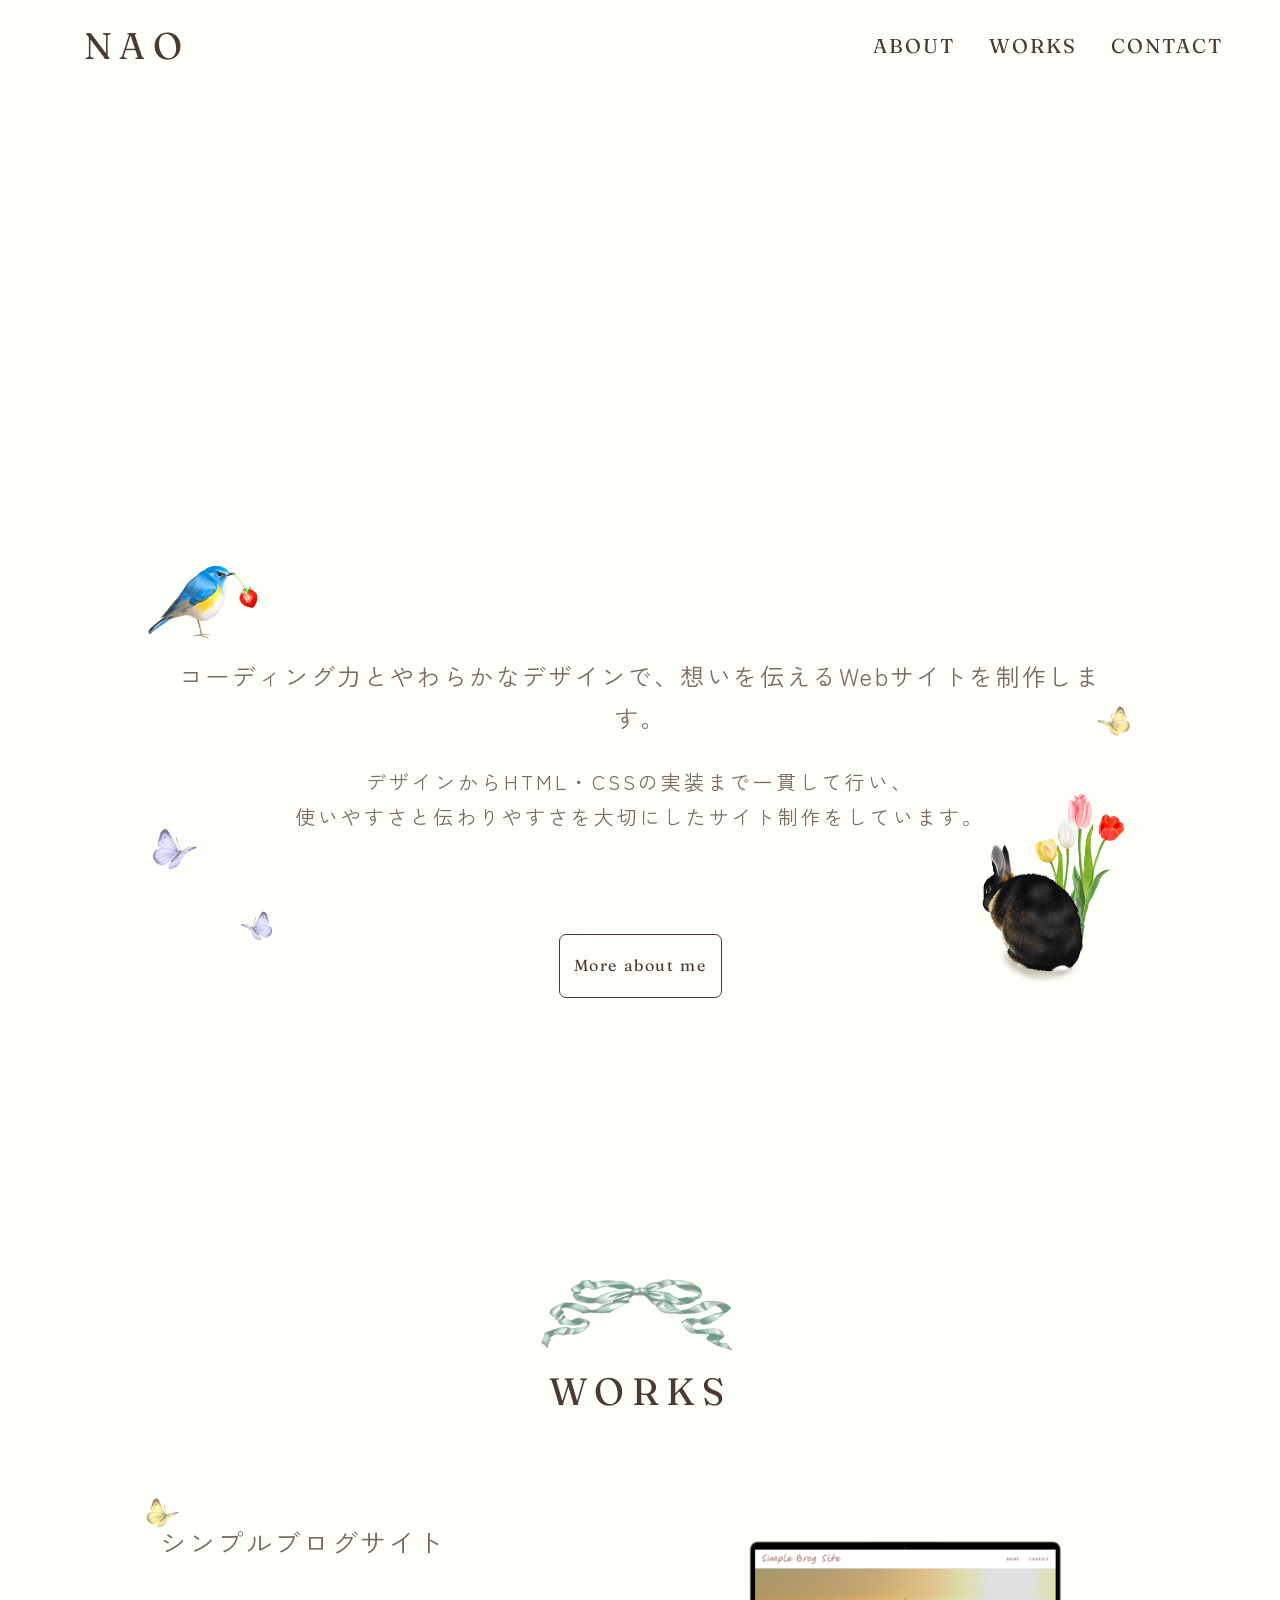
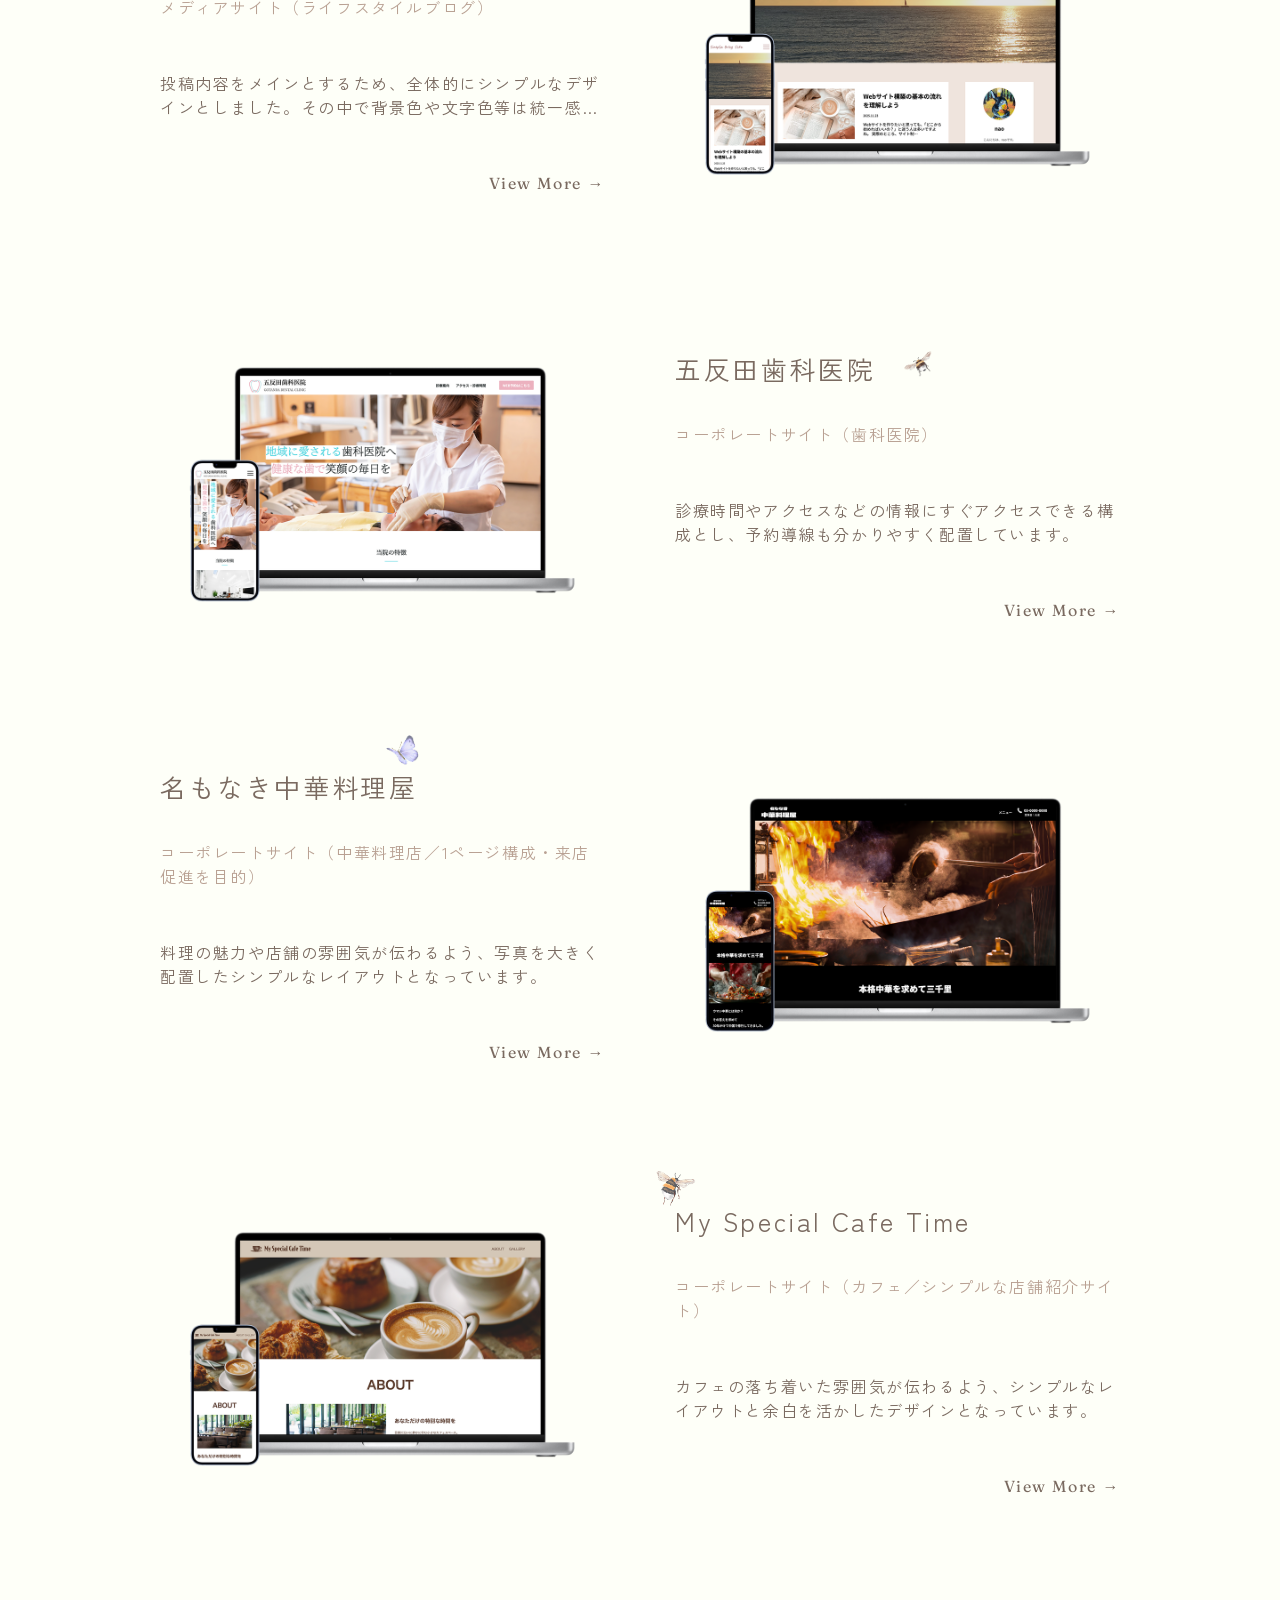
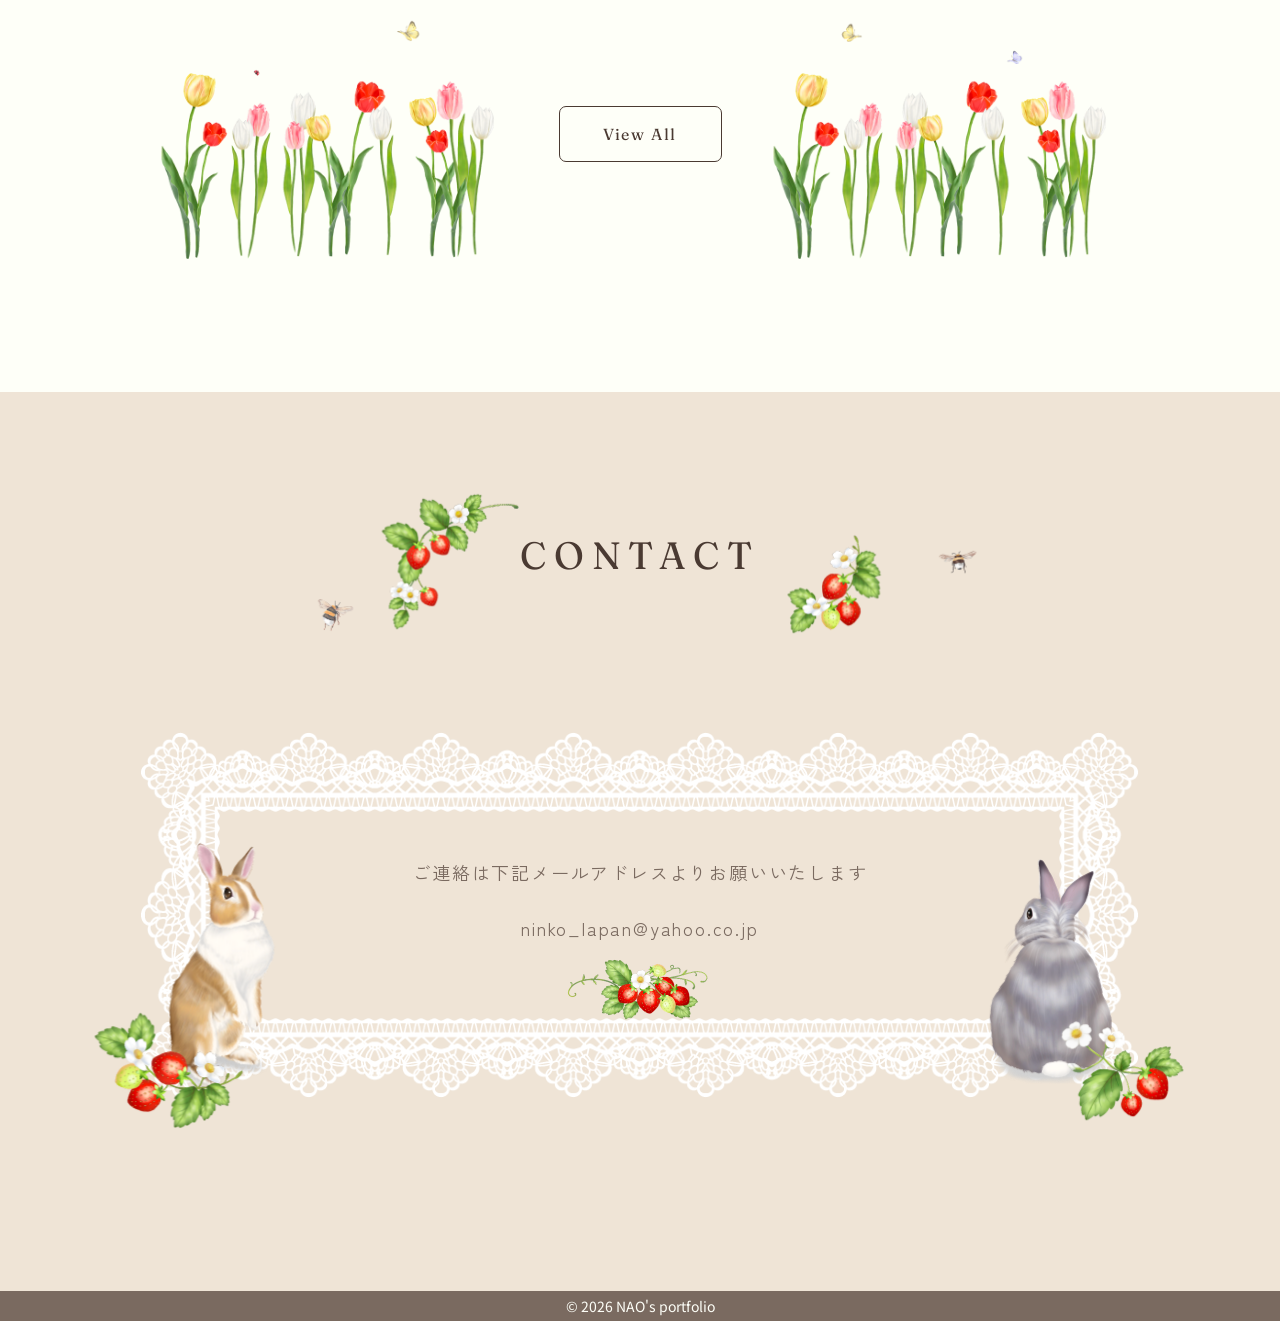
==== index.html @ c6a1bbfc "first commit" ====
<!DOCTYPE html>
<html lang="ja">
<head>
    <meta charset="UTF-8">
    <meta name="viewport" content="width=device-width, initial-scale=1.0">
    <title>NAO's portfolio</title>
    <meta name="description" content="NAOのポートフォリオサイト。UIデザインからコーディングまで一貫して制作したWebサイトを掲載しています。">
    <meta property="og:title" content="NAO's portfolio">
    <meta property="og:description" content="シンプルで心地よいデザインと、丁寧なコーディングで作るWebサイト。">
    <meta property="og:image" content="https://nao523.github.io/nao-portfolio/img/OGP.png">
    <meta property="og:url" content="https://nao523.github.io/nao-portfolio/">
    <meta property="og:type" content="website">
    <meta property="og:site_name" content="NAO's portfolio">
    <meta name="twitter:card" content="summary_large_image">
    <link rel="icon" href="img/favicon.ico">
    <link rel="icon" href="img/favicon.png" type="image/png">
    <link rel="stylesheet" href="css/reset.css" />
    <link rel="stylesheet" href="css/style.css">
    <link rel="preconnect" href="https://fonts.googleapis.com">
    <link rel="preconnect" href="https://fonts.gstatic.com" crossorigin>
    <link href="https://fonts.googleapis.com/css2?family=Fraunces:ital,opsz,wght@0,9..144,100..900;1,9..144,100..900&family=Zen+Kaku+Gothic+New&family=Noto+Sans+JP:wght@100..900&display=swap" rel="stylesheet">
</head>
<body>
  <div id="loading">
    <figure class="loading_figure">
      <video 
        src="video/loading.mp4"
        autoplay
        muted
        playsinline
        loop
        preload="metadata"
      ></video>
    </figure>
  </div>
  <header>
    <div class="header">
      <div class="header_logo">
        <a href="./">NAO</a>
      </div>
      <button type="button" class="hamburger" aria-controls="global-nav" aria-expanded="false" aria-label="メニューを開く">
        <span class="visually-hidden">メニューを開く</span>
        <span class="line line1"></span>
        <span class="line line2"></span>
        <span class="line line3"></span>
      </button>
      <nav class="header_nav" id="global-nav">
        <div class="nav_images">
          <img src="img/nav1.png" alt="ネモフィラとミツバチ" class="nav_image nav_image1">
          <img src="img/nav2.png" alt="ネモフィラとルリビタキ" class="nav_image nav_image2">
        </div>
        <ul class="header_nav_list">
          <li class="header_nav_item"><a href="about/index.html">ABOUT</a></li>
          <li class="header_nav_item"><a href="works/index.html">WORKS</a></li>
          <li class="header_nav_item"><a href="#contact">CONTACT</a></li>
        </ul>
      </nav>
    </div>
  </header>
  <main>
    <section class="main_visual">
      <h1 class="mv_text">Welcome to My Portfolio</h1>
      <figure class="main_visual_figure">
        <video id="mv" muted playsinline>
          <source src="video/mv.mp4" type="video/mp4">
        </video>
      </figure>
    </section>
    <section class="about_site">
      <h2 class="visually-hidden">
        about this site
      </h2>
      <div class="about_site_images">
        <img src="img/about_site1.png" alt="いちごを咥えたルリビタキ" class="about_site_image about_site_image1 fade-in">
        <img src="img/about_site2.png" alt="蝶" class="about_site_image about_site_image2 fade-in">
        <img src="img/about_site3.png" alt="蝶" class="about_site_image about_site_image3 fade-in">
        <img src="img/about_site4.png" alt="チューリップと黒いうさぎ" class="about_site_image about_site_image4 fade-in">
      </div>
      <p class="about_site_title fade-in">コーディング力とやわらかなデザインで、想いを伝えるWebサイトを制作します。</p>
      <p class="about_site_text fade-in">
        デザインからHTML・CSSの実装まで一貫して行い、<br>
        使いやすさと伝わりやすさを大切にしたサイト制作をしています。
      </p>
      <a href="about/index.html" class="btn">More about me</a>
    </section>
    <section class="works">
      <h2 class="heading">WORKS</h2>
      <div class="works_list">
        <a href="works/simple-blog-site/index.html">
          <div class="work_item_wrapper">
            <div class="work_item">
              <h3 class="works_item_title title1">シンプルブログサイト</h3>
              <p class="works_item_type">メディアサイト（ライフスタイルブログ）</p>
              <p class="works_item_description">投稿内容をメインとするため、全体的にシンプルなデザインとしました。その中で背景色や文字色等は統一感を持たせるために設定しています。</p>
              <p class="work_item_link">View More →</p>
            </div>
            <figure class="works_item_image">
              <img src="img/work_item1.png" alt="シンプルなブログサイトのトップページデザイン">
            </figure>
          </div>
        </a>
        <a href="works/gotanda-dental-clinic/index.html">
          <div class="work_item_wrapper">
            <div class="work_item">
              <h3 class="works_item_title title2">五反田歯科医院</h3>
              <p class="works_item_type">コーポレートサイト（歯科医院）</p>
              <p class="works_item_description">診療時間やアクセスなどの情報にすぐアクセスできる構成とし、予約導線も分かりやすく配置しています。</p>
              <p class="work_item_link">View More →</p>
            </div>
            <figure class="works_item_image">
              <img src="img/work_item2.png" alt="五反田歯科医院のトップページデザイン">
            </figure>
          </div>
        </a>
        <a href="works/nameless-chinese-restaurant/index.html">
          <div class="work_item_wrapper">
            <div class="work_item">
              <h3 class="works_item_title title3">名もなき中華料理屋</h3>
              <p class="works_item_type">コーポレートサイト（中華料理店／1ページ構成・来店促進を目的）</p>
              <p class="works_item_description">料理の魅力や店舗の雰囲気が伝わるよう、写真を大きく配置したシンプルなレイアウトとなっています。</p>
              <p class="work_item_link">View More →</p>
            </div>
            <figure class="works_item_image">
              <img src="img/work_item3.png" alt="名もなき中華料理屋のトップページデザイン">
            </figure>
          </div>
        </a>
        <a href="works/my-special-cafe-time/index.html">
          <div class="work_item_wrapper">
            <div class="work_item">
              <h3 class="works_item_title title4">My Special Cafe Time</h3>
              <p class="works_item_type">コーポレートサイト（カフェ／シンプルな店舗紹介サイト）</p>
              <p class="works_item_description">カフェの落ち着いた雰囲気が伝わるよう、シンプルなレイアウトと余白を活かしたデザインとなっています。</p>
              <p class="work_item_link">View More →</p>
            </div>
            <figure class="works_item_image">
              <img src="img/work_item4.png" alt="My Special Cafe Timeのトップページデザイン">
            </figure>
          </div>
        </a>
      </div>
      <a href="works/index.html" class="btn btn--with-icon">
        <span class="btn_inner">View All</span>
      </a>
    </section>
    <section class="contact" id="contact">
      <h2 class="heading heading--contact">CONTACT</h2>
      <div class="contact_box">
        <p class="contact_text">ご連絡は下記メールアドレスより<br>お願いいたします</p>
        <p class="contact_mail">
          <a href="mailto:ninko_lapan@yahoo.co.jp">ninko_lapan@yahoo.co.jp</a>
        </p>
        <img src="img/contact2.png" alt="いちごと茶色のうさぎ" class="contact_image_left fade-in">
        <img src="img/contact3.png" alt="いちごと灰色のうさぎ" class="contact_image_right fade-in">
        <img src="img/contact_sp2.png" alt="いちごと茶色のうさぎ" class="contact_image_sp_left fade-in">
        <img src="img/contact_sp3.png" alt="いちごと灰色のうさぎ" class="contact_image_sp_right fade-in">
      </div>
    </section>
  </main>
  <a href="#" class="to_top">
    <img src="img/top.png" alt="TOPへ戻る">
  </a>
  <footer class="footer">
    <p class="footer_text">© 2026 NAO's portfolio</p>
  </footer>
  <script src="js/main.js" defer></script>
</body>
</html>
---- css/style.css ----
@charset "UTF-8";

/* 共通 */
html {
  scroll-behavior: smooth;
}

body {
  font-family: 'Zen Kaku Gothic New', sans-serif;
  text-align: center;
  background-color: #fefff8;
  color: #000000;
}

#loading {
  position: fixed;
  inset: 0;
  background: #fefff8;
  z-index: 9999;
  display: flex;
  justify-content: center;
  align-items: center;
  transition: opacity 0.6s ease;
}

#loading.is-hidden {
  opacity: 0;
  pointer-events: none;
}

.loading_figure video {
  width: 100%;
  height: auto;
  display: block;
}

a {
  text-decoration: none;
  color: inherit;
}

.visually-hidden {
  position: absolute;
  width: 1px;
  height: 1px;
  padding: 0;
  overflow: hidden;
  clip: rect(1px, 1px, 1px, 1px);
  -webkit-clip-path: inset(0px 0px 99.9% 99.9%);
  clip-path: inset(0px 0px 99.9% 99.9%);
  border: 0;
}

header {
  width: 100%;
  color: #4A3A32;
  font-family: 'Fraunces', serif;
}

.header_logo {
  letter-spacing: 0.2em;
  font-weight: 400;
  margin-right: auto;
  display: block;
  opacity: 0;
  transform: translateY(10px);
  animation: fadeInNav 1.5s ease forwards;
}

.header_nav  {
  margin-right: 57px;
  opacity: 0;
  transform: translateY(10px);
  animation: fadeInNav 1.5s ease forwards;
}

@keyframes fadeInNav {
  to {
    opacity: 1;
    transform: translateY(0);
  }
}

.to_top {
  position: fixed;
  right: 5px;
  bottom: 20px;
  opacity: 0;
  transform: translateY(20px);
  pointer-events: none;
  transition: opacity 0.3s ease, transform 0.3s ease;
}

.to_top.is-show {
  opacity: 1;
  transform: translateY(0);
  pointer-events: auto;
}

@keyframes floatUpDown {
  0%, 100% { transform: translateY(0); }
  50%       { transform: translateY(-12px); }
}

.to_top.is-show {
  animation: floatUpDown 2.5s ease-in-out infinite;
}

.footer {
  background-color: #7A6A60;
  height: 30px;
  display: flex;
  align-items: center;
  justify-content: center;
  color: #fefff8;
  font-family: 'Noto Sans JP', sans-serif;
  font-size: 14px;
}

.main_visual {
  display: flex;
  flex-direction: column-reverse;
}

.main_visual_figure {
  margin: 0 auto;
  position: relative;
  overflow: hidden;
}

.main_visual_figure video {
  width: 100%;
  height: auto;
  opacity: 0;
  animation: fadeInZoom 2s ease 0.3s forwards;
  display: block;
}

@keyframes fadeInZoom {
  0% {
    opacity: 0;
    transform: scale(1.01);
  }
  60% {
    opacity: 0.6;
  }
  100% {
    opacity: 1;
    transform: scale(1);
  }
}

.fade-in {
  opacity: 0;
  transform: translateY(20px);
  transition: 
    opacity 0.8s ease,
    transform 0.8s ease;
}

.fade-in.is-show {
  opacity: 1;
  transform: translateY(0);
}

.mv_text {
  width: 100%;
  text-align: center;
  color: #7A6A60;
  font-family: 'Fraunces', serif;
  opacity: 0;
  transform: translateY(10px);
  transition: 1s ease;
  font-weight: 700;
}

.mv_text.show {
  opacity: 1;
  transform: translateY(0);
}

.btn {
  position: relative;
  display: inline-block;
  width: 163px;
  padding: 17px 0;
  font-family: 'Fraunces', serif;
  background: #fefff8;
  color: #4A3A32;
  letter-spacing: 0.1em;
  text-decoration: none;
  border-radius: 7px;
  border: 1px solid #4A3A32;
  transition: all 0.3s ease;
}

.btn:hover {
  background-color: #bfd8b8;
  color: #ffffff;
  border-color: #bfd8b8;
}

.btn_inner {
  position: relative;
  display: inline-block;
}

.heading {
  position: relative;
  font-family: 'Fraunces', serif;
  font-weight: 400;
  color: #4a3a32;
  letter-spacing: 0.2em;
  text-align: center;
  margin-bottom: 100px;
}


/* work_itemのテキスト共通 */
.works_item_title,
.works_item_type,
.works_item_description,
.work_item_link {
  letter-spacing: 0.1em;
  font-weight: 400;
}

.work_item_link {
  text-align: right;
  font-family: 'Fraunces', serif;
}

/* work_itemのテキスト色 */
.works_item_title,
.works_item_description,
.work_item_link {
  color: #7a6a60;
}

.works_item_type {
  color: #b9a193;
}

.contact_text {
  letter-spacing: 0.1em;
  color: #7a6a60;
  position: relative;
  display: block;
  z-index: 0;
}

.contact_mail {
  letter-spacing: 0.1em;
  color: #7a6a60;
}

.contact_box {
  position: relative;
  z-index: 0;
  text-align: center;
}

.contact_box::before {
  content: "";
  position: absolute;
  top: 50%;
  left: 50%;
  transform: translate(-50%, -50%);
  z-index: -1;
}

.contact_text,
.contact_mail {
  position: relative;
  z-index: 1;
}

.contact_mail::after {
  content: "";
  position: absolute;
  top: 150%;
  left: 50%;
  background: url("../img/contact1.png") no-repeat center / contain;
}

/* =========================
  【共通】work（制作物単体）ページ
========================= */

.main_visual_work_figure img {
  width: 100%;
  display: block;
  filter: blur(6px);
  animation: focusIn 2.8s cubic-bezier(0.3, 1, 0.6, 1) forwards;
}

@keyframes focusIn {
  to {
    filter: blur(0);
  }
}

.main_visual_work_title {
  display: inline-flex;
  align-items: center;
  align-items: flex-start;
  font-weight: 400;
  color: #7a6a60;
  text-align: left;
  position: relative; 
  opacity: 0;
  transform: translateY(10px);
  animation: fadeInNav 2s ease 0.5s forwards;
}

.main_visual_work_title::before,
.main_visual_work_title::after {
  content: "";
  position: absolute;
  width: 100px;
  aspect-ratio: 14 / 9;
  background: no-repeat center / contain;
  filter: blur(6px);
  transition:
    filter 1.2s ease;
  z-index: 1;
}

.main_visual_work_title.is-show::before,
.main_visual_work_title.is-show::after {
  filter: blur(0);
}

.work_description_list {
  list-style: none;
  position: relative;
}

.work_description_list li:last-child {
  border-bottom: 1px solid #D4C7B7;
}

.work_screen_image_title::before {
  content: "";
  position: absolute;
  background-image: url("../img/work_screen_image1.png");
  width: 170px;
  height: 57px;
  background-size: contain;
  background-repeat: no-repeat;
  transition:
    transform 1.4s cubic-bezier(0.25, 1, 0.5, 1),
    opacity 1.4s ease,
    filter 1.2s ease;
  opacity: 0;
  transform: translateY(40px) scale(0.92);
  filter: blur(4px);

}

.work_screen_image_title.is-show::before {
  transform: translateY(0) scale(1);
  opacity: 1;
  filter: blur(0);
}


/* =========================
  【共通】all works（制作物一覧）ページ
========================= */
.page_title {
  color: #4A3A32;
  font-weight: 400;
  font-family: 'Fraunces', serif;
  letter-spacing: 0.2em;
  position: relative;
  opacity: 0;
  transform: translateY(10px);
  animation: fadeInNav 2s ease 0.5s forwards;
}

.page_title::before,
.page_title::after {
  content: "";
  position: absolute;
  aspect-ratio: 14 / 9;
  background: no-repeat center / contain;
  filter: blur(6px);
  transition:
    filter 1.2s ease;
}

.page_title.is-show::before,
.page_title.is-show::after {
  filter: blur(0);
}

.work_figure img {
  width: 100%;
  max-width: 600px;
  display: block;
  filter: blur(6px);
  animation: focusIn 2.8s cubic-bezier(0.3, 1, 0.6, 1) forwards;
}

.all_works_wrapper {
  display: grid;
  column-gap: clamp(80px, 5vw, 120px);
  justify-items: center;
}

.work_item {
  display: flex;
  flex-direction: column;
  gap: 15px;
}

.work_title {
  font-weight: 400;
  letter-spacing: 0.1em;
  text-align: left;
  color: #7A6A60;
}

.work_text_wrapper {
  display: flex;
  flex-direction: column;
  align-items: flex-start;
}

.work_text {
  color: #b9a193;
  text-align: left;
  letter-spacing: 0.1em;
}

.work_title,
.work_text {
  filter: blur(6px);
  animation: focusIn 2.8s cubic-bezier(0.3, 1, 0.6, 1) forwards;
}

/* 下部の装飾1 */
.all_works_deco.is-show,
.about_deco.is-show {
  opacity: 1;
  transform: translateY(0);
  filter: blur(0);
}

/* 下部の装飾2 */
.all_works_deco.is-show::after {
  opacity: 1;
  transform: translateY(0) scale(1);
  filter: blur(0);
}

.strengths_wrapper {
  display: flex;
  flex-direction: column;
  gap: 45px;
  position: relative;
}

.strengths_text_wrapper {
  display: flex;
  flex-direction: column;
  gap: 20px;
  color: #7a6a60;
  letter-spacing: 0.15em;
  line-height: 1.8;
  text-align: left;
}

.strengths_text {
  position: relative;
}

.career_open_close {
  display: none;
  flex-direction: column;
  max-height: 0;
  opacity: 0;
  overflow: hidden;
  display: flex;
  flex-direction: column;
  transition:
    max-height 0.9s ease,
    opacity 0.7s ease;
}

.career_card:last-child {
  margin-bottom: 0;
}

.btn_inner_about {
  position: relative;
}

.btn--about.is-open .btn_inner_about::after {
  background: url("../img/career2.png") no-repeat center / contain;
}

/* スマホ 〜 タブレット版 */
@media (max-width: 1023px) {

  .loading_figure {
    width: min(90%, 400px);
  }

  .header {
    height: 75px;
    display: flex;
    align-items: center;
  }

  .header_logo {
    font-size: 30px;
    margin-left: 25px;
  }

  .to_top img {
    width: clamp(90px, 4vw, 140px);
    height: auto;
  }


  .main_visual_figure {
    width: min(90%, 600px);
  }

  .mv_text {
    padding-top: 50px;
    font-size: 15px;
  }

  .hamburger {
    position: fixed;
    top: 20px;
    right: 20px;
    z-index: 102; /* ポップアップより上 */
    width: 40px;
    height: 30px;
    display: flex;
    flex-direction: column;
    justify-content: space-between;
    cursor: pointer;
    background: none;
    border: none;
    opacity: 0;
    transform: translateY(10px);
    animation: fadeInNav 1.5s ease forwards;
  }

  .hamburger .line {
    display: block;
    width: 100%;
    height: 2px;
    background-color: #4A3A32;
    transition: all 0.3s ease;
    border-radius: 2px;
  }

  /* バツに変形 */
  .hamburger.is-active .line1 {
    transform: rotate(45deg) translate(9px, 10px);
    background-color: #4A3A32;
  }
  .hamburger.is-active .line2 {
    opacity: 0;
  }
  .hamburger.is-active .line3 {
    transform: rotate(-45deg) translate(9px, -10px);
    background-color: #4A3A32;
  }

  .header_nav_list {
    display: flex;
    flex-direction: column;
    gap: 48px;
    color: #4A3A32;
    font-size: 20px;
    letter-spacing: 0.1em;
    
  }

  .header_nav {
    top: -100%;
    height: 100dvh;
    position: fixed;
    display: flex;
    gap: 40px;
    width: 100%;
    background: #fefff8;
    z-index: 101;
    flex-direction: column;
    justify-content: center;
    align-items: center;
    transition: top 0.5s ease;
  }

  .header_nav_item {
    opacity: 0;
    transform: translateY(10px);
  }

  /* nav上の画像の親 */
  .nav_images {
    position: absolute;
    inset: 0;
    pointer-events: none;
  }

  /* nav上の画像共通 */
  .nav_image {
    position: absolute;
    height: auto;
    opacity: 0;
    transform: translateY(20px) scale(0.95);
    transition: 
      opacity 0.8s ease,
      transform 1s ease-out;
  }

  .header_nav.is-open .nav_image {
    opacity: 1;
    transform: translateY(0) scale(1);
  }
  
  .header_nav.is-open .nav_image1 {
    transition-delay: 0.5s;
  }

  .header_nav.is-open .nav_image2 {
    transition-delay: 0.8s;
  }

  /* nav上の画像右上 */
  .nav_image1 {
    top: 10%;
    right: 10%;
    width: clamp(100px, 25vw, 180px);
  }

  /* nav上の画像左下 */
  .nav_image2 {
    bottom: 10%;
    left: 10%;
    width: clamp(150px, 30vw, 230px);
  }

  .header_nav.is-open {
    top: 0;
  }

  .header_nav.is-open .header_nav_item {
    opacity: 1;
    transform: translateY(0);
    transition: 
      opacity 0.8s ease,
      transform 1s ease-out;
  }

  .header_nav.is-open .header_nav_item:nth-child(1) {
    transition-delay: 1.2s; 
  }

  .header_nav.is-open .header_nav_item:nth-child(2) {
    transition-delay: 1.4s;
  }

  .header_nav.is-open .header_nav_item:nth-child(3) {
    transition-delay: 1.6s;
  }

  /* about_site上の画像の親 */
  .about_site {
    position: relative;
    padding: 160px 20px 90px 20px;
    letter-spacing: 0.15em;
    line-height: 1.73;
    color: #7a6a60;
  }

  /* about_site上の画像上 */
  .about_site_image1 {
    position: absolute;
    opacity: 0;
    top: 13%;
    left: 50%;
    transform: translateX(-50%) translateY(20px) scale(0.95);
    width: clamp(60px, 20vw, 80px);
  }

  /* about_site上の画像下左 */
  .about_site_image2 {
    opacity: 0;
    position: absolute;
    bottom: 30%;
    left: 10%;
    width: clamp(90px, 20vw, 100px);
  }

  /* about_site上の画像下右 */
  .about_site_image3 {
    opacity: 0;
    position: absolute;
    bottom: 40%;
    right: 10%;
    width: clamp(38px, 25vw, 45px);
  }

  /* about_site上の画像下中央 */
  .about_site_image4 {
    position: absolute;
    opacity: 0;
    bottom: 25%;
    left: 50%;
    transform: translateX(-50%) translateY(20px) scale(0.95);
    width: clamp(140px, 30vw, 160px);
  }

  .about_site_image1.is-show, 
  .about_site_image4.is-show {
    opacity: 1;
    transform: translateX(-50%) translateY(0) scale(1);
  }

  .about_site_image2.is-show, 
  .about_site_image3.is-show {
    opacity: 1;
    transform: translateY(0) scale(1);
  }

  .about_site_title {
    font-size: 16px;
    margin: 20px 0 40px 0;
    text-align:  center;
  }

  .about_site_text {
    font-size: 15px;
    line-height: 1.8;
    letter-spacing: 0.15em;
    margin-bottom: 218px;
    text-align: center;
  }

  .contact_image_left,
  .contact_image_right,
  .cursor,
  .sketch_illustration::-webkit-scrollbar {
    display: none;
  }

  .btn {
    font-size: 14px;
  }

  .works {
    padding: 156px 20px 400px;
  }

  .heading {
    font-size: 26px;
  }

  
  .heading::before {
    content: "";
    position: absolute;
    top: -60px;
    left: 50%;
    transform: translateX(-50%);
    width: 170px;
    height: 57px;
    background: url("../img/heading1.png") no-repeat center/contain;
  }

  .heading--contact::before {
    content: "";
    position: absolute;
    top: 50%;
    left: 40%;
    transform: translate(-120%, -50%) rotate(-8deg);
    transform-origin: center bottom;
    width: 100px;
    height: 86px;
    background: url("../img/heading_contact_sp1.png") no-repeat center/contain;
  }

  .heading--contact::after {
    content: "";
    position: absolute;
    top: 115%;
    right: 35%;
    transform: translate(120%, -50%);
    width: 63px;
    height: 72px;
    background: url("../img/heading_contact_sp2.png") no-repeat center/contain;
  }

  .works_list {
    display: flex;
    gap: 80px;
    justify-content: center;
    flex-direction: column;
    margin-bottom: 70px;
  }

  .work_item_wrapper {
    display: flex;
    gap: 18px;
    align-items: center;
    flex-direction: column-reverse;
  }

  .work_item {
    display: flex;
    flex-direction: column;
    justify-content: center;
  }

  /* work_itemのテキストサイズ */
  .works_item_description,
  .work_item_link {
    font-size: 16px;
  }
   
  .works_item_type {
    font-size: 15px;
  }

  /* work_itemのテキスト個別 */
  .works_item_title {
    position: relative;
    font-size: 18px;
    margin-bottom: 20px;
    text-align: left;
  }

  .title1::before {
    content: "";
    position: absolute;
    left: -5%;
    top: -20%;
    transform: translate(-20px, -50%) scale(0.8);
    transition: 0.6s ease;
    opacity: 0;
    width: 35px;
    height: 35px;
    background: url("../img/work3.png") no-repeat center/contain;
  }

  .title2::before {
    content: "";
    position: absolute;
    right: 10%;
    top: 40%;
    transform: translate(30px, 50%) scale(0.8);
    transition: 0.6s ease;
    opacity: 0;
    width: 35px;
    height: 35px;
    background: url("../img/work4.png") no-repeat center/contain;
  }

  .title3::before {
    content: "";
    position: absolute;
    left: 0;
    top: -900%;
    transform: translate(-20px, -50%) scale(0.8) scaleX(-1);
    transition: 0.6s ease;
    opacity: 0;
    width: 35px;
    height: 35px;
    background: url("../img/work5.png") no-repeat center/contain;
  }

  .title4::before {
    content: "";
    position: absolute;
    right: 10%;
    top: -40%;
    transform: translate(40px, 50%) scale(0.8) scaleX(-1);
    transition: 0.6s ease;
    opacity: 0;
    width: 30px;
    height: 30px;
    background: url("../img/work6.png") no-repeat center/contain;
  }

  .title1.is-show::before,
  .title2.is-show::before   {
    transform: translateY(-50%) scale(1);
    opacity: 1;
  }

  .title3.is-show::before,
  .title4.is-show::before   {
    transform: translateY(-50%) scale(1) scaleX(-1);
    opacity: 1;
  }



  .works_item_type,
  .works_item_description {
    margin-bottom: 35px;
    text-align: left;
  }

  .works_item_description {
    max-width: 390px;
    height: 50px;
    display: -webkit-box;
    -webkit-line-clamp: 2; /* ←2行で省略 */
    -webkit-box-orient: vertical;
    overflow: hidden;
  }

  .works_item_image {
    max-width: 450px;
    flex: 0 0 auto;
  }

  .works_item_image img {
    width: 100%;
    height: auto;
    display: block;
  }
  
  /* ボタン下画像 */
  .btn_inner::after {
    content: "";
    position: absolute;
    left: 50%;
    top: 100%;
    transform: translate(-50%, 20%);
    width: clamp(390px, 48vw, 590px);
    aspect-ratio: 390 / 271;
    background: url("../img/work1.png") no-repeat center / contain;
  }

  .contact {
    padding: 90px 20px;
    background-color: #EFE4D6;
  }

  .contact_text, .contact_mail  {
    font-size: 15px;
    margin-bottom: 20px;
  }

  .contact_box {
    padding: 180px 20px; 
  }

  .contact_box::before {
    width: clamp(363px, 60vw, 500px);
    aspect-ratio: 363 / 363;
    background: url("../img/contact_frame_sp.png") no-repeat center / contain;
    z-index: -1;
  }

  .contact_mail::after {
    transform: translateX(-50%);
    width: 86px;
    height: 41px;
  }

  .contact_image_sp_left {
    position: absolute;
    top: 5%;
    left: 15%;
    opacity: 0;
    transform: translate(-30%, -20%) scale(0.95);
    transition: opacity 1.2s ease, transform 1.2s ease;
    width: clamp(152px, 15vw, 200px);
  }

  .contact_image_sp_right {
    position: absolute;
    bottom: 20%;
    right: 15%;
    opacity: 0;
    transform: translate(30%, 50%) scale(0.95);
    transition: opacity 1.2s ease, transform 1.2s ease;
    width: clamp(154px, 15vw, 200px);
  }

  .contact_image_sp_left.is-show {
    opacity: 1;
    transform: translate(-30%, -30%) scale(1);
  }

  .contact_image_sp_right.is-show {
    opacity: 1;
    transform: translate(30%, 30%) scale(1);
  }

  /* =========================
   work（制作物単体）ページ
  ========================= */
  .main_visual_work {
    padding: 70px 20px;
    text-align: left;
  }

  .main_visual_work_figure {
    width: clamp(280px, 80vw, 700px);
    margin: 0 auto;
  }

  .pc-img img {
    width: 100%;
    height: auto;
  }

  .sp-img img {
    width: 300px;
    height: auto;
  }

  .main_visual_work_title {
    margin-bottom: 20px;
    margin-left: 60px;
    font-size: 25px;
  }

  .main_visual_work_title::before {
    top: 50%;
    right: 90%;
    transform: translateY(-50%);
    background-image: url("../img/page_title1.png");
  }

  .main_visual_work_title::after {
    top: 50%;
    left: 90%;
    transform: translateY(-50%);
    background-image: url("../img/page_title2.png");
  }

  .work_description,
  .all_works,
  .about {
    padding: 90px 20px;
  }

  .work_description_list li {
    padding: 35px;
    border-top: 1px solid #D4C7B7;
  }
  
   /* 説明欄左上、スキル表右上、strengths左上、career左上、sketchテキスト左の装飾画像共通 */
  .work_description_list::before,
  .skill_card_wrapper::before,
  .strengths_wrapper::before,
  .career_wrapper::before,
  .sketch_text_closing::before,
  .sketch_text_closing::after {
    content: "";
    position: absolute;
    transition:
      transform 1.4s cubic-bezier(0.25, 1, 0.5, 1),
      opacity 1.4s ease,
      filter 1.2s ease;
    opacity: 0;
    transform: translateY(40px) scale(0.92) scaleX(-1);
    filter: blur(4px);
  }

  /* 説明欄右上の装飾画像 */
  .work_description_list::before {
    top: -55px;
    right: 0;
    width: clamp(90px, 11vw, 150px);
    aspect-ratio: 144 / 90;
    background: url("../img/work_description1.png") no-repeat center/contain;
  }

  .work_description_list.is-show::before,
  .skill_card_wrapper.is-show::before,
  .strengths_wrapper.is-show::before,
  .sketch_text_closing.is-show::before
   {
    transform: translateY(0) scale(1) scaleX(-1);
    opacity: 1;
    filter: blur(0);
  }

  .work_description_item {
    color: #7A6A60;
    font-size: 13px;
    display: grid;
    align-items: start;
    grid-template-columns: 1fr;
    row-gap: 20px;
  }

  /* 説明欄右下、スキル表左下の装飾画像共通 */
  .work_description_item:last-of-type::before,
  .skill_card:last-of-type::after,
  .strengths_text_wrapper:last-of-type .strengths_text::after {
    content: "";
    position: absolute;
    opacity: 0;
    transform: translateY(20px) scale(0.92) scaleX(-1);
    filter: blur(4px);
    transition:
      transform 1.4s cubic-bezier(0.25, 1, 0.5, 1) 0.4s,
      opacity 1.4s ease 0.4s,
      filter 1.2s ease 0.4s;
  }

  /* 説明欄左下の装飾画像 */
  .work_description_item:last-of-type::before {
    bottom: -40px;
    left: 0;
    width: clamp(70px, 8vw, 100px);
    aspect-ratio: 90 / 90;
    background: url("../img/work_description2.png") no-repeat center/contain;
  }

  .work_description_item:last-of-type.is-show::before,
  .skill_card:last-of-type.is-show::after,
  .strengths_text_wrapper:last-of-type .strengths_text.is-show::after {
    transform: translateY(0) scale(1) scaleX(-1);
    opacity: 1;
    filter: blur(0);
  }

  .work_description_label {
    text-align: left;
    font-weight: 700;
  }

  .work_description_text,
  .work_screen_image_title {
    font-size: 14px;
    text-align: left;
    color: #7A6A60;
  }

  .work_screen_image {
    padding: 90px 20px;
  }

  .work_screen_image_title {
    position: relative;
    margin-bottom: 20px;
  }

  .work_screen_image_title::before {
    top: -15px;
    right: -80px;
  }

  .work_screen_image_container {
    display: flex;
    flex-direction: column;
    width: fit-content;
    margin: 0 auto;
    gap: 50px;
  }

  .work_screen_image_container:not(:last-of-type) {
    margin-bottom: 100px;
  }

  .work_screen_image_wrapper {
    display: flex;
    flex-direction: column;
    align-items: center;
    gap: clamp(100px, 14vw, 400px);
  }

  .btn_inner_work {
    position: relative;
  }

  /* ボタン下画像 */
  .btn_inner_work::after {
    content: "";
    left: 50%;
    bottom: -350px;
    position: absolute;
    width: clamp(390px, 48vw, 590px);
    aspect-ratio: 390 / 271;
    margin: 70px auto 0;
    background: url("../img/all_works_deco_sp.png") no-repeat center / contain;
    opacity: 0;
    transform: translateX(-50%) translateY(40px) scale(0.96);
    filter: blur(4px);
    transition:
      opacity 1.2s ease,
      transform 1.2s cubic-bezier(0.25, 1, 0.5, 1),
      filter 1.2s ease;
  }

  .btn_inner_work.is-show::after {
    opacity: 1;
    filter: blur(0);
    transform: translateX(-50%) translateY(0) scale(1);
  }

  .btn--work {
    margin: 90px 0 341px 0;
  }

  /* =========================
   all works（制作物一覧）ページ
  ========================= */
  .page_title {
    font-size: 25px;
    margin-bottom: 70px;
  }

  .page_title::before,
  .page_title::after {
    width: 100px;
  }

  .page_title::before {
    top: -20px;
    left: 50%;
    transform: translateX(-190px);
    background-image: url("../img/page_title1.png");
  }

  .page_title::after {
    top: -20px;
    left: 50%;
    transform: translateX(90px);
    background-image: url("../img/page_title2.png");
  }

  .all_works_wrapper {
    grid-template-columns: 1fr;
    row-gap: 80px;
  }

  .work_title {
    font-size: 18px;
  }

  .work_text_wrapper {
    gap: 5px;
  }

  .work_text {
    font-size: 13px;
  }

  /* 下部の装飾1 */
  .all_works_deco,
  .about_deco {
    position: relative;
    display: block;
    width: min(100%, 600px);
    aspect-ratio: 390 / 271;
    margin: 70px auto 0;
    background: url("../img/all_works_deco_sp.png") no-repeat center / contain;
    opacity: 0;
    transform: translateY(40px);
    filter: blur(4px);
    transition:
      opacity 1.2s ease,
      transform 1.2s cubic-bezier(0.25, 1, 0.5, 1),
      filter 1.2s ease;
  }

  /* 下部の装飾2 */
  .all_works_deco::after {
    content: "";
    position: absolute;
    bottom: -10px;
    left: 50%;
    width: clamp(80px, 34vw, 220px);
    aspect-ratio: 1 / 1;
    background: url("../img/all_works_deco2.png") no-repeat center / contain;
    opacity: 0;
    transform: translateX(-80%) translateY(30px) scale(0.95);
    filter: blur(4px);
    transition:
      opacity 1.2s ease 0.4s,
      transform 1.2s ease 0.4s,
      filter 1.2s ease 0.4s;
  }

  .all_works_deco.is-show::after {
    transform: translateX(-80%) translateY(0) scale(1);
  }

  /* =========================
   aboutページ
  ========================= */
  .self_introduction{
    padding: 70px 20px;
  }

  .self_introduction_wrapper {
    display: flex;
    flex-direction: column;
    gap: 50px;
    align-items: center;
  }

  .self_introduction_image {
    width: clamp(390px, 30vw, 600px);
    min-width: 390px;
    flex-shrink: 0;
  }

  .self_introduction_text_wrapper {
    display: flex;
    flex-direction: column;
    text-align: left;
    gap: clamp(39px, 3vw, 80px);
    color: #7a6a60;
    letter-spacing: 0.15em;
    line-height: 1.8;
  }
  .self_introduction_title,
  .self_introduction_text,
  .self_introduction_image {
    filter: blur(6px);
    animation: focusIn 2.8s cubic-bezier(0.3, 1, 0.6, 1) forwards;
  }
  .self_introduction_title {
    font-size: 25px;
    position: relative;
  }

  .self_introduction_text,
  .strengths_text {
    font-size: 15px;
  }

  .self_introduction_title::after {
    content: "";
    position: absolute;
    top: -40%;
    left: 20%;
    width: clamp(81px, 8vw, 120px);
    aspect-ratio: 81 / 60;
    transition:
      transform 1.4s cubic-bezier(0.25, 1, 0.5, 1),
      opacity 1.4s ease,
      filter 1.2s ease;
    opacity: 0;
    transform: translateY(40px) scale(0.92);
    filter: blur(4px);
    background: url("../img/self_introduction1.png") no-repeat center / contain;
  }

  .self_introduction_title.is-show::after
   {
    transform: translateY(0) scale(1);
    opacity: 1;
    filter: blur(0);
  }

  .skills {
    padding: 150px 20px 90px 20px;
  }

  .skill_card_wrapper {
    position: relative;
    display: flex;
    flex-direction: column;
    gap: 45px;
  }

  .skill_card {
    background-color: #efe4d6;
    padding: 40px 18px;
    border-radius: 15px;
    position: relative;
  }

  .skill_wrapper {
    display: flex;
    flex-direction: column;
    gap: 20px;
    align-items: center;
    color: #7a6a60;
  }

  .skill_title {
    font-size: 20px;
    text-align: center;
  }

  .skill_text {
    display: flex;
    flex-direction: column;
    gap: 14px;
    font-size: 15px;
    text-align: left;
  }

  /* スキル表右上の装飾画像 */
  .skill_card_wrapper::before {
    top: -5%;
    right: 0%;
    width: clamp(106px, 6vw, 120px);
    aspect-ratio: 106 / 83;
    background: url("../img/work_screen_image1.png") no-repeat center/contain;
    transform: translateY(40px) scale(0.92);
    z-index: 1;
  }

  .skill_card_wrapper.is-show::before {
    transform: translateY(0) scale(1) ;
  }

  /* スキル表左上の装飾画像 */
  .skill_card:last-of-type::after {
    bottom: -20%;
    left: 0%;
    width: clamp(95px, 6vw, 130px);
    aspect-ratio: 95 / 74;
    background: url("../img/skill_card_wrapper.png") no-repeat center/contain;
    transform: translateY(20px) scale(0.92);
  }

  .skill_card:last-of-type.is-show::after
  {
    transform: translateY(0) scale(1);
  }

  .strengths {
    padding: 150px 20px 270px 20px;
  }

  .strengths .heading::before {
    background: url("../img/heading2.png") no-repeat center/contain;
  }

  .strengths_title {
    font-size: 20px;
  }

  /* strengths右上の装飾画像 */
  .strengths_wrapper::before {
    top: -5%;
    right: 10%;
    width: clamp(21px, 6vw, 30px);
    aspect-ratio: 1 / 1;
    background: url("../img/strengths1.png") no-repeat center/contain;
  }

  /* strengths下の装飾画像 */
  .strengths_text_wrapper:last-of-type .strengths_text::after {
    bottom: -200px;
    left: 50%;
    transform: translateX(-50%);
    width: clamp(230px, 20vw, 300px);
    aspect-ratio: 270 / 176;
    background: url("../img/strengths2.png") no-repeat center/contain;
    transform: translateX(-50%) translateY(20px) scale(0.92)
  }

  .strengths_text_wrapper:last-of-type .strengths_text.is-show::after {
    transform: translateX(-50%) translateY(0) scale(1);
  }

  .career {
    padding: 200px 0 400px 0;
    background-color: #efe4d6;
  }

  .career_inner {
    padding: 0 20px;
  }

  .career_card {
    background-color: #fefff8;
    border-radius: 15px;
    padding: 40px 18px;
    color: #7a6a60;
    margin-bottom: 45px;
  }

  .career_wrapper {
    display: flex;
    flex-direction: column;
    position: relative;
  }

  /* career左上の装飾画像 */
  .career_wrapper::before {
    top: -35px;
    left: -20px;
    width: clamp(88px, 10vw, 180px);
    aspect-ratio: 88 / 61;
    background: url("../img/career3.png") no-repeat center/contain;
    transform: translateY(40px) scale(0.92);
  }

  .career_wrapper.is-show::before,
  .sketch_text_closing.is-show::after {
    transform: translateY(0) scale(1);
    opacity: 1;
    filter: blur(0);
  }

  .career_text_wrapper {
    display: flex;
    flex-direction: column;
    align-items: center;
    gap: 20px;
  }

  .career_text_detail_wrapper {
    display: flex;
    flex-direction: column;
    text-align: left;
    gap: 30px;
  }

  .career_year {
    font-size: 14px;
  }

  .career_title {
    font-size: 18px;
    letter-spacing: 0.17em;
  }

  .career_text {
    font-size: 15px;
    letter-spacing: 0.15em;
    line-height: 1.7;
  }

  .career_open_close.is-open {
    max-height: 2300px;
    display: flex;
    opacity: 1;
  }

  .btn--about {
    display: block;
    margin: 0 auto;
    margin-top: 70px;
  }

  /* career open/closeボタン下画像 */
  .btn_inner_about::after {
    content: "";
    left: 50%;
    bottom: -350px;
    position: absolute;
    width: clamp(390px, 48vw, 590px);
    aspect-ratio: 390 / 271;
    margin: 70px auto 0;
    background: url("../img/career1.png") no-repeat center / contain;
    opacity: 0;
    transform: translateX(-50%) translateY(40px) scale(0.96);
    filter: blur(4px);
    transition:
      opacity 1.2s ease,
      transform 1.2s cubic-bezier(0.25, 1, 0.5, 1),
      filter 1.2s ease;
  }

  .btn_inner_about.is-show::after {
    opacity: 1;
    filter: blur(0);
    transform: translateX(-50%) translateY(0) scale(1);
  }

  .sketch {
    padding: 150px 20px 90px 20px;
  }

  .sketch_wrapper {
    display: flex;
    flex-direction: column;
    gap: 40px;
    color: #7a6a60;
    text-align: left;
    letter-spacing: 0.15em;
    line-height: 2;
  }

  .sketch_text_introduction {
    font-size: 15px;
  }

  .sketch_text {
    font-size: 17px;
  }

  .sketch_illustration {
    display: flex;
    gap: 16px;
    overflow-x: auto;
    flex-wrap: nowrap;
    justify-content: flex-start;
    scroll-snap-type: x mandatory;
    -webkit-overflow-scrolling: touch;
    padding-bottom: 10px;
  }

  .sketch_illustration img {
    flex: 0 0 80%;
    width: 80%;
    max-width: 450px;
    min-width: unset;
    scroll-snap-align: center;
    border-radius: 12px;
    height: auto;
  }

  .sketch_text_closing {
    color: #7a6a60;
    text-align: left;
    letter-spacing: 0.2em;
    text-align: center;
    font-size: 15px;
    margin: 80px 0 80px;
    position: relative;
  }

  /* sketchテキスト左の装飾画像 */
  .sketch_text_closing::before {
    top: -50px;
    left: 5%;
    width: clamp(90px, 10vw, 140px);
    aspect-ratio: 106 / 83;
    background: url("../img/work_description3.png") no-repeat center/contain;
  }

  /* sketchテキスト右の装飾画像 */
  .sketch_text_closing::after {
    top: 50px;
    right: 15%;
    width: clamp(35px, 6vw, 40px);
    aspect-ratio: 1 / 1;
    background: url("../img/work4.png") no-repeat center/contain;
    transform: translateY(40px) scale(0.92);
    transition:
      transform 1.4s cubic-bezier(0.25, 1, 0.5, 1),
      opacity 1.4s ease,
      filter 1.2s ease;
    transition-delay: 0.4s;
  }

  .about_deco {
    transition:
      opacity 1.2s ease,
      transform 1.4s ease,
      filter 1.2s ease;
    transition-delay: 1s;
    background: url("../img/about_deco_sp.png") no-repeat center / contain;
  }
}


/* PC版 */
@media (min-width: 1024px) {

  .loading_figure {
    width: min(90%, 600px);
  }

  .header {
    height: 90px;
    display: flex;
    align-items: center;
  }

  .header_logo {
    font-size: 37px;
    margin-left: 84px;
  }

  .header_nav .header_nav_list{
    display: flex;
    gap: 34px;
    font-size: 20px;
    letter-spacing: 0.1em;
  }

  .to_top img {
    width: clamp(150px, 4vw, 190px);
    height: auto;
  }

  .main_visual_figure {
    width: min(90%, 800px);
  }

  .mv_text {
    font-size: 20px;
  }

  .hamburger, 
  .header_logo_sp, 
  .nav_images,
  .contact_text br,
  .contact_image_sp_left,
  .contact_image_sp_right,
  .sp_only
  {
    display: none;
  }

  /* about_site上の画像の親 */
  .about_site {
    position: relative;
    letter-spacing: 0.15em;
    line-height: 1.73;
    color: #7a6a60;
    padding: 140px 160px;
  }

  /* about_site上の画像共通 */
  .about_site_image {
    position: absolute;
    opacity: 0;
    transform: translateY(20px) scale(0.95);
    transition: 
      opacity 0.8s ease,
      transform 1s ease-out;
  }

  /* about_site上の画像左上 */
  .about_site_image1 {
    opacity: 0;
    top: 5%;
    left: 11%;
    width: clamp(100px, 25vw, 120px);
  }

  /* about_site上の画像左下 */
  .about_site_image2 {
    opacity: 0;
    bottom: 30%;
    left: 11%;
    width: clamp(100px, 30vw, 140px);
  }

  /* about_site上の画像右上 */
  .about_site_image3 {
    opacity: 0;
    top: 30%;
    right: 11%;
    width: clamp(37px, 25vw, 45px);
  }

  /* about_site上の画像右下 */
  .about_site_image4 {
    opacity: 0;
    bottom: 25%;
    right: 11%;
    width: clamp(186px, 25vw, 200px);
  }

  .about_site_image1.is-show, 
  .about_site_image4.is-show,
  .about_site_image2.is-show, 
  .about_site_image3.is-show {
    opacity: 1;
    transform: translateY(0) scale(1);
  }


  .about_site_title {
    font-size: 24px;
    margin-bottom: 27px;
  }

  .about_site_text {
    font-size: 20px;
    line-height: 1.73;
    letter-spacing: 0.15em;
    margin-bottom: 100px;
  }

  .btn {
    font-size: 16px;
  }

  .btn::before {
    content: "";
    position: absolute;
    top: -30px;
    left: -40px;
    transform: translate3d(0,0,0) scale(0.8);
    width: 80px;
    height: 80px;
    background: url("../img/btn2.png") no-repeat center/contain;
    opacity: 0;
    transition: opacity 0.8s ease, transform 0.8s cubic-bezier(0.25, 1, 0.5, 1);
    pointer-events: none;
    will-change: transform, opacity;

  }

  .btn:hover::before {
    opacity: 1;
    transform: translate3d(0,0,0) scale(1);
  }

  .btn::after {
    content: "";
    position: absolute;
    top: 5px;
    left: calc(100% - 40px);
    transform: translate3d(0,0,0) scale(0.8);
    background: url("../img/btn1.png") no-repeat center/contain;
    width: 80px;
    height: 80px;
    opacity: 0;
    transition: opacity 0.8s ease, transform 0.8s cubic-bezier(0.25, 1, 0.5, 1);
    transition-delay: 0.2s;
    pointer-events: none;
    will-change: transform, opacity;

  }

  .btn:hover::after {
    opacity: 1;
    transform: translate3d(0,0,0) scale(1);
  }

  .works {
    padding: 230px 160px;
  }

  .heading {
    font-size: 38px;
  }

  .heading::before {
    content: "";
    position: absolute;
    top: -90px;
    left: 50%;
    transform: translateX(-50%);
    width: 216px;
    height: 72px;
    background: url("../img/heading1.png") no-repeat center/contain;
  }

  .heading--contact::before {
    content: "";
    position: absolute;
    top: 50%;
    left: 45%;
    transform: translate(-120%, -50%);
    width: 231px;
    height: 170px;
    background: url("../img/heading_contact1.png") no-repeat center/contain;
  }

  .heading--contact::after {
    content: "";
    position: absolute;
    top: 115%;
    right: 40%;
    transform: translate(120%, -50%);
    width: 202px;
    height: 132px;
    background: url("../img/heading_contact2.png") no-repeat center/contain;
  }

  .works_list {
    display: flex;
    gap: 140px;
    justify-content: center;
    flex-direction: column;
    margin-bottom: 210px;
  }

  .work_item_wrapper {
    display: flex;
    gap: 70px;
    align-items: center;
  }

  .work_item {
    flex: 1;
    display: flex;
    flex-direction: column;
    justify-content: center;
  }

  /* work_itemのテキストサイズ */
  .works_item_type,
  .works_item_description,
  .work_item_link {
    font-size: 16px;
  }

  /* work_itemのテキスト個別 */
  .works_item_title {
    position: relative;
    font-size: 26px;
    margin-bottom: 20px;
    text-align: left;
  }

  .title1::before {
    content: "";
    position: absolute;
    left: -5%;
    top: -20%;
    transform: translate(-20px, -50%) scale(0.8);
    transition: 0.6s ease;
    opacity: 0;
    width: 44px;
    height: 44px;
    background: url("../img/work3.png") no-repeat center/contain;
  }

  .title2::before {
    content: "";
    position: absolute;
    right: 40%;
    top: 40%;
    transform: translate(30px, 50%) scale(0.8);
    transition: 0.6s ease;
    opacity: 0;
    width: 44px;
    height: 44px;
    background: url("../img/work4.png") no-repeat center/contain;
  }

  .title3::before {
    content: "";
    position: absolute;
    right: 40%;
    top: -40%;
    transform: translate(30px, -50%) scale(0.8);
    transition: 0.6s ease;
    opacity: 0;
    width: 44px;
    height: 44px;
    background: url("../img/work5.png") no-repeat center/contain;
  }

  .title4::before {
    content: "";
    position: absolute;
    left: -5%;
    top: -40%;
    transform: translate(-40px, 50%) scale(0.8);
    transition: 0.6s ease;
    opacity: 0;
    width: 44px;
    height: 44px;
    background: url("../img/work6.png") no-repeat center/contain;
  }

  .title1.is-show::before,
  .title2.is-show::before,
  .title3.is-show::before,
  .title4.is-show::before  {
    transform: translateY(-50%) scale(1);
    opacity: 1;
  }

  .works_item_type,
  .works_item_description {
    margin-bottom: 37px;
    text-align: left;
  }

  .works_item_description {
    max-width: 550px;
    height: 50px;
    display: -webkit-box;
    -webkit-line-clamp: 2; /* ←2行で省略 */
    -webkit-box-orient: vertical;
    overflow: hidden;
  }

  .works_item_image {
    flex: 1;
    height: auto;
    max-width: 600px;
    overflow: hidden;
  }

  .works_item_image img {
    width: 100%;
    min-width: 300px;
    transition: transform 0.8s ease;
  }

  .work_item_wrapper:hover .works_item_image img {
    transform: scale(1.05);
  }

  /* 2,4番目だけ逆順にする */
  .works_list a:nth-child(even) .work_item_wrapper {
    flex-direction: row-reverse;
  }

  /* ボタン左画像 */
  .btn_inner::before {
    content: "";
    position: absolute;
    left: 0;
    top: 50%;
    transform: translate(-125%, -50%);
    width: clamp(270px, 28vw, 590px);
    height: clamp(188px, 28vw, 371px);
    background: url("../img/work1.png") no-repeat center / contain;
  }

  /* ボタン右画像 */
  .btn_inner::after {
    content: "";
    position: absolute;
    right: 0;
    top: 50%;
    transform: translate(125%, -50%);
    width: clamp(270px, 28vw, 590px);
    height: clamp(188px, 28vw, 371px);
    background: url("../img/work2.png") no-repeat center / contain;
  }

  .contact {
    padding: 140px 160px;
    background-color: #EFE4D6;
  }

  .contact_text, .contact_mail {
    font-size: 18px;
    margin-bottom: 30px;
  }

  .contact_box {
    padding: 180px 20px; 
  }

  .contact_box::before {
    width: clamp(1000px, 60vw, 1400px);
    aspect-ratio: 1049 / 384;
    background: url("../img/contact_frame.png") no-repeat center / contain;
  }

  .contact_mail::after {
    transform: translateX(-50%);
    width: 148px;
    height: 70px;
  }

  .contact_image_left {
    position: absolute;
    bottom: 40%;
    left: 30%;
    opacity: 0;
    transform: translate(-160%, 70%) scale(0.95);
    transition: opacity 1.2s ease, transform 1.2s ease;
    width: clamp(226px, 15vw, 270px);
  }

  .contact_image_right {
    position: absolute;
    bottom: 40%;
    left: 70%;
    opacity: 0;
    transform: translate(60%, 70%) scale(0.95);
    transition: opacity 1.2s ease, transform 1.2s ease;
    width: clamp(223px, 15vw, 240px);
  }

  .contact_image_left.is-show {
    opacity: 1;
    transform: translate(-160%, 60%) scale(1);
  }

  .contact_image_right.is-show {
    opacity: 1;
    transform: translate(60%, 60%) scale(1);
  }

  /* =========================
   work（制作物単体）ページ
  ========================= */
  .main_visual_work {
    padding: 170px 160px;
    text-align: left;
  }

  .main_visual_work_figure {
      width: 100%;
      max-width: 1200px;
      margin: 0 auto;
  }

  .main_visual_work_title {
    margin-bottom: 70px;
    font-size: 36px;
  }

  .main_visual_work_title::before {
    top: 50%;
    right: 100%;
    transform: translateY(-50%);
    background-image: url("../img/page_title1.png");
  }

  .main_visual_work_title::after {
    top: 50%;
    left: 100%;
    transform: translateY(-50%);
    background-image: url("../img/page_title2.png");
  }

  .work_description,
  .work_screen_image,
  .all_works,
  .about {
    padding: 140px 160px;
  }

  .work_description_list {
    position: relative;
  }

  .work_description_list li {
    padding: 44px;
    border-top: 1px solid #D4C7B7;
  }

  /* 説明欄左上、スキル表右上、strengths左上、career左上、sketchテキスト左右の装飾画像共通 */
  .work_description_list::before,
  .skill_card_wrapper::before,
  .strengths_wrapper::before,
  .career_wrapper::before,
  .sketch_text_closing::before,
  .sketch_text_closing::after {
    content: "";
    position: absolute;
    transition:
      transform 1.4s cubic-bezier(0.25, 1, 0.5, 1),
      opacity 1.4s ease,
      filter 1.2s ease;
    opacity: 0;
    transform: translateY(40px) scale(0.92);
    filter: blur(4px);
  }

    /* 説明欄左上の装飾画像 */
  .work_description_list::before {
    top: -85px;
    left: -20px;
    width: clamp(140px, 6vw, 200px);
    aspect-ratio: 144 / 90;
    background: url("../img/work_description1.png") no-repeat center/contain;

  }

  .work_description_list.is-show::before,
  .skill_card_wrapper.is-show::before,
  .strengths_wrapper.is-show::before,
  .career_wrapper.is-show::before,
  .sketch_text_closing.is-show::before,
  .sketch_text_closing.is-show::after {
    transform: translateY(0) scale(1);
    opacity: 1;
    filter: blur(0);
  }

  .work_description_item {
    color: #7A6A60;
    font-size: 15px;
    display: grid;
    grid-template-columns: 140px 1fr;
    column-gap: clamp(30px, 6vw, 100px);
    align-items: start;
    position: relative;
  }

  /* 説明欄右下、スキル表左下、strengths右下の装飾画像共通 */
  .work_description_item:last-of-type::before,
  .skill_card:last-of-type::after,
  .strengths_text_wrapper:last-of-type .strengths_text::after {
    content: "";
    position: absolute;
    opacity: 0;
    transform: translateY(20px) scale(0.92);
    filter: blur(4px);
    transition:
      transform 1.4s cubic-bezier(0.25, 1, 0.5, 1) 0.4s,
      opacity 1.4s ease 0.4s,
      filter 1.2s ease 0.4s;
  }

   /* 説明欄右下の装飾画像 */
  .work_description_item:last-of-type::before {
    bottom: -40px;
    right: -20px;
    width: clamp(90px, 6vw, 160px);
    aspect-ratio: 90 / 90;
    background: url("../img/work_description2.png") no-repeat center/contain;
  }

  .work_description_item:last-of-type.is-show::before,
  .skill_card:last-of-type.is-show::after,
  .strengths_text_wrapper:last-of-type .strengths_text.is-show::after
   {
    transform: translateY(0) scale(1);
    opacity: 1;
    filter: blur(0);
  }

  .work_description_label {
    text-align: left;
    font-weight: 700;
  }

  .work_description_text,
  .work_screen_image_title {
    font-size: 16px;
    text-align: left;
    color: #7A6A60;
  }

  .work_screen_image_title {
    margin-bottom: 30px;
    position: relative;
  }

  .work_screen_image_title::before {
    top: -60px;
    left: 140px;
  }

  .work_screen_image_container {
    width: fit-content;
    margin: 0 auto;
  }

  .work_screen_image_wrapper {
    display: flex;
    gap: clamp(100px, 14vw, 400px);
    margin-bottom: 100px;
  }

  .btn_inner_work {
    position: relative;
  }

  /* workボタン左画像 */
  .btn_inner_work::before {
    content: "";
    position: absolute;
    left: 0;
    top: 50%;
    width: clamp(270px, 28vw, 590px);
    height: clamp(188px, 28vw, 371px);
    background: url("../img/btn_inner_work1.png") no-repeat center / contain;
    opacity: 0;
    transform: translateX(-125%) translateY(-42%) scale(0.96);
    filter: blur(4px);
    transition:
      opacity 1.2s ease,
      transform 1.2s cubic-bezier(0.25, 1, 0.5, 1),
      filter 1.2s ease;
  }

  .btn_inner_work.is-show::before {
    opacity: 1;
    filter: blur(0);
    transform: translate(-125%, -50%) scale(1);
  }

  /* workボタン右画像 */
  .btn_inner_work::after {
    content: "";
    position: absolute;
    right: 0;
    top: 50%;
    width: clamp(270px, 28vw, 590px);
    height: clamp(188px, 28vw, 371px);
    background: url("../img/btn_inner_work2.png") no-repeat center / contain;
    opacity: 0;
    transform: translateX(125%) translateY(-42%) scale(0.96);
    filter: blur(4px);
    transition:
      opacity 1.2s ease,
      transform 1.2s cubic-bezier(0.25, 1, 0.5, 1),
      filter 1.2s ease;

  }

  .btn_inner_work.is-show::after {
    opacity: 1;
    filter: blur(0);
    transform: translate(125%, -50%) scale(1);
  }

  .btn--work {
    margin: 252px 0 105px;
  }

  /* =========================
   all works（制作物一覧）ページ
  ========================= */
  .page_title {
    font-size: 38px;
    margin-bottom: 100px;
  }

  .work_figure {
    overflow: hidden;
  }

  .work_figure img {
    transition: transform 0.6s ease;
  }

  .work_item:hover .work_figure img {
    transform: scale(1.04);
  }

  .page_title::before,
  .page_title::after {
    width: 161px;
  }

  .page_title::before {
    top: -30px;
    left: 50%;
    transform: translateX(-280px);
    background-image: url("../img/page_title1.png");
  }

  .page_title::after {
    top: -30px;
    left: 50%;
    transform: translateX(120px);
    background-image: url("../img/page_title2.png");
  }

  .all_works_wrapper {
    grid-template-columns: repeat(2, 1fr);
    row-gap: 129px;
  }

  .work_title {
    font-size: 26px;
  }

  .work_text_wrapper {
    gap: 10px;
  }

  .work_text {
    font-size: 16px;
  }

  .work_title,
  .work_text {
    filter: blur(6px);
    animation: focusIn 2.8s cubic-bezier(0.3, 1, 0.6, 1) forwards;
  }

  /* all_works 下部の装飾1、about 下部の装飾共通 */
  .all_works_deco,
  .about_deco {
    position: relative;
    display: block;
    width: min(100%, 1600px);
    aspect-ratio: 1120 / 257;
    opacity: 0;
    transform: translateY(40px);
    filter: blur(4px);
    transition:
      opacity 1.2s ease,
      transform 1.2s cubic-bezier(0.25, 1, 0.5, 1),
      filter 1.2s ease;
  }

  .all_works_deco {
    margin: 80px auto 0;
    background: url("../img/all_works_deco.png") no-repeat center / contain;
  }

  /* 下部の装飾2 */
  .all_works_deco::after {
    content: "";
    position: absolute;
    bottom: -10px;
    left: 27%;
    width: clamp(88px, 10vw, 180px);
    aspect-ratio: 1 / 1;
    background: url("../img/all_works_deco2.png") no-repeat center / contain;
    opacity: 0;
    transform: translateY(30px) scale(0.95);
    filter: blur(4px);
    transition:
      opacity 1.2s ease 0.4s,
      transform 1.2s ease 0.4s,
      filter 1.2s ease 0.4s;
  }

  /* =========================
   aboutページ
  ========================= */
  .self_introduction{
    padding: 100px 140px;
  }

  .self_introduction_wrapper {
    display: flex;
    column-gap: clamp(50px, 5vw, 100px);
    align-items: center;
  }

  .self_introduction_image {
    width: clamp(350px, 30vw, 600px);
    min-width: 350px;
    flex-shrink: 0;
  }

  .self_introduction_text_wrapper {
    display: flex;
    flex-direction: column;
    text-align: left;
    gap: clamp(39px, 3vw, 80px);
    color: #7a6a60;
    letter-spacing: 0.15em;
    line-height: 1.8;
  }
  .self_introduction_title,
   .self_introduction_text,
   .self_introduction_image {
    filter: blur(6px);
    animation: focusIn 2.8s cubic-bezier(0.3, 1, 0.6, 1) forwards;
  }
  .self_introduction_title {
    font-size: 28px;
    position: relative;
  }

  .self_introduction_text,
  .strengths_title {
    font-size: 16px;
  }

  .self_introduction_title::after {
    content: "";
    position: absolute;
    top: -40%;
    left: 80%;
    width: clamp(110px, 8vw, 150px);
    aspect-ratio: 144 / 90;
    transition:
      transform 1.4s cubic-bezier(0.25, 1, 0.5, 1),
      opacity 1.4s ease,
      filter 1.2s ease;
    opacity: 0;
    transform: translateY(40px) scale(0.92);
    filter: blur(4px);
    background: url("../img/self_introduction1.png") no-repeat center / contain;
  }

  .self_introduction_title.is-show::after
   {
    transform: translateY(0) scale(1);
    opacity: 1;
    filter: blur(0);
  }

  .skills {
    padding: 200px 140px 140px 140px;
  }

  .skill_card_wrapper {
     gap: 45px;
  }

  .skill_card_wrapper,
  .career_wrapper {
    position: relative;
    display: flex;
    flex-direction: column;
  }

  .skill_card {
    background-color: #efe4d6;
    padding: 20px 116px;
    border-radius: 15px;
    position: relative;
  }

  .skill_wrapper {
    display: flex;
    gap: 40px;
    align-items: center;
    color: #7a6a60;
  }

  .skill_title {
    flex: 1;
    font-size: 26px;
    text-align: left;
    margin-left: 30px;
  }

  .skill_text {
    display: flex;
    flex: 1.2;
    flex-direction: column;
    gap: 14px;
    font-size: 18px;
    text-align: left;
  }

  /* スキル表右上の装飾画像 */
  .skill_card_wrapper::before {
    top: -10%;
    right: 0%;
    width: clamp(140px, 6vw, 200px);
    aspect-ratio: 144 / 90;
    background: url("../img/work_screen_image1.png") no-repeat center/contain;
  }

  /* スキル表左上の装飾画像 */
  .skill_card:last-of-type::after {
    bottom: -30%;
    left: 0%;
    width: clamp(140px, 6vw, 160px);
    aspect-ratio: 151 / 119;
    background: url("../img/skill_card_wrapper.png") no-repeat center/contain;
  }

  .strengths {
    padding: 200px 140px 250px 140px;
  }

  .strengths .heading::before {
    background: url("../img/heading2.png") no-repeat center/contain;
  }

  .strengths_title {
    font-size: 22px;
  }

  /* strengths左上の装飾画像 */
  .strengths_wrapper::before {
    top: -10%;
    left: 0%;
    width: clamp(21px, 6vw, 30px);
    aspect-ratio: 1 / 1;
    background: url("../img/strengths1.png") no-repeat center/contain;
  }

  /* strengths右下の装飾画像 */
  .strengths_text_wrapper:last-of-type .strengths_text::after {
    bottom: -150px;
    right: 0%;
    width: clamp(200px, 20vw, 300px);
    aspect-ratio: 270 / 176;
    background: url("../img/strengths2.png") no-repeat center/contain;
  }

  .career {
    padding: 200px 0;
    background-color: #efe4d6;
  }

  .career_inner {
    padding: 0 140px;
  }

  .career_card {
    background-color: #fefff8;
    border-radius: 15px;
    padding: 30px 65px;
    color: #7a6a60;
    margin-bottom: 45px;
  }

  .career_wrapper {
    display: flex;
  }

  /* career左上の装飾画像 */
  .career_wrapper::before {
    top: -65px;
    left: 0%;
    width: clamp(143px, 6vw, 200px);
    aspect-ratio: 143 / 118;
    background: url("../img/career3.png") no-repeat center/contain;
  }

  .career_text_wrapper {
    display: flex;
    align-items: center;
    gap: clamp(40px, 5vw, 100px);
  }

  .career_text_detail_wrapper {
    flex: 3;
    display: flex;
    flex-direction: column;
    text-align: left;
    gap: 45px;
  }

  .career_year {
    font-size: 20px;
    flex: 1;
  }

  .career_title {
    font-size: 22px;
    letter-spacing: 0.17em;
  }

  .career_text {
    font-size: 16px;
    letter-spacing: 0.15em;
    line-height: 1.7;
  }

  .career_open_close.is-open {
    max-height: 1700px;
    display: flex;
    opacity: 1;
  }

  .btn--about {
    display: block;
    margin: 0 auto;
    margin-top: 210px;
  }

  /* career open/closeボタン左画像 */
  .btn_inner_about::before {
    content: "";
    position: absolute;
    top: -180px;
    transform: translateX(-125%) translateY(30px) scale(0.96);
    background: url("../img/career1.png") no-repeat center / contain;
    width: clamp(270px, 28vw, 590px);
    height: clamp(188px, 28vw, 371px);
    opacity: 0;
    filter: blur(4px);
    transition:
      opacity 1.2s ease,
      transform 1.2s cubic-bezier(0.25, 1, 0.5, 1),
      filter 1.2s ease;
  }

  .btn_inner_about.is-show::before {
    opacity: 1;
    filter: blur(0);
    transform: translateX(-125%) translateY(0) scale(1);
  }

  /* career open/closeボタン右画像 */
  .btn_inner_about::after {
    content: "";
    position: absolute;
    top: -180px;
    width: clamp(270px, 28vw, 590px);
    height: clamp(188px, 28vw, 371px);
    background: url("../img/career1.png") no-repeat center / contain;
    opacity: 0;
    transform: translateX(20%) translateY(30px) scale(0.96);
    filter: blur(4px);
    transition:
      opacity 1.2s ease,
      transform 1.2s cubic-bezier(0.25, 1, 0.5, 1),
      filter 1.2s ease;
  }

  .btn_inner_about.is-show::after {
    opacity: 1;
    filter: blur(0);
    transform: translateX(20%) translateY(0) scale(1);
  }

  .sketch {
    padding: 200px 160px;
  }

  .sketch_wrapper {
    display: flex;
    flex-direction: column;
    gap: 50px;
    color: #7a6a60;
    text-align: left;
    letter-spacing: 0.15em;
    line-height: 2;
  }

  .sketch_text_introduction {
    font-size: 16px;
  }

  .sketch_text {
    font-size: 18px;
  }

  .sketch_illustration {
    display: flex;
    gap: clamp(20px, 4vw, 77px);
    justify-content: center;
    flex-wrap: nowrap;
  }

  .sketch_illustration img {
    width: calc((100% - (2 * clamp(20px, 4vw, 77px))) / 3);
    max-width: 360px;
    min-width: 220px;
    height: auto;
  }

  .sketch_text_closing {
    color: #7a6a60;
    text-align: left;
    letter-spacing: 0.2em;
    text-align: center;
    font-size: 16px;
    margin: 100px 0 100px;
    position: relative;
  }

  /* sketchテキスト左の装飾画像 */
  .sketch_text_closing::before {
    top: -50px;
    left: 10%;
    width: clamp(106px, 10vw, 140px);
    aspect-ratio: 106 / 83;
    background: url("../img/work_description3.png") no-repeat center/contain;
    transform: translateY(40px) scale(0.92) scaleX(-1);
  }

  .sketch_text_closing.is-show::before {
    transform: translateY(0) scale(1) scaleX(-1);
  }

  /* sketchテキスト右の装飾画像 */
  .sketch_text_closing::after {
    top: 50px;
    right: 20%;
    width: clamp(40px, 6vw, 50px);
    aspect-ratio: 1 / 1;
    background: url("../img/work4.png") no-repeat center/contain;
    transform: translateY(40px) scale(0.92);
    transition:
      transform 1.4s cubic-bezier(0.25, 1, 0.5, 1),
      opacity 1.4s ease,
      filter 1.2s ease;
    transition-delay: 0.4s;
  }

  .about_deco {
    transition:
      opacity 1.2s ease,
      transform 1.4s ease,
      filter 1.2s ease;
    transition-delay: 1s;
    background: url("../img/about_deco.png") no-repeat center / contain;
  }
}
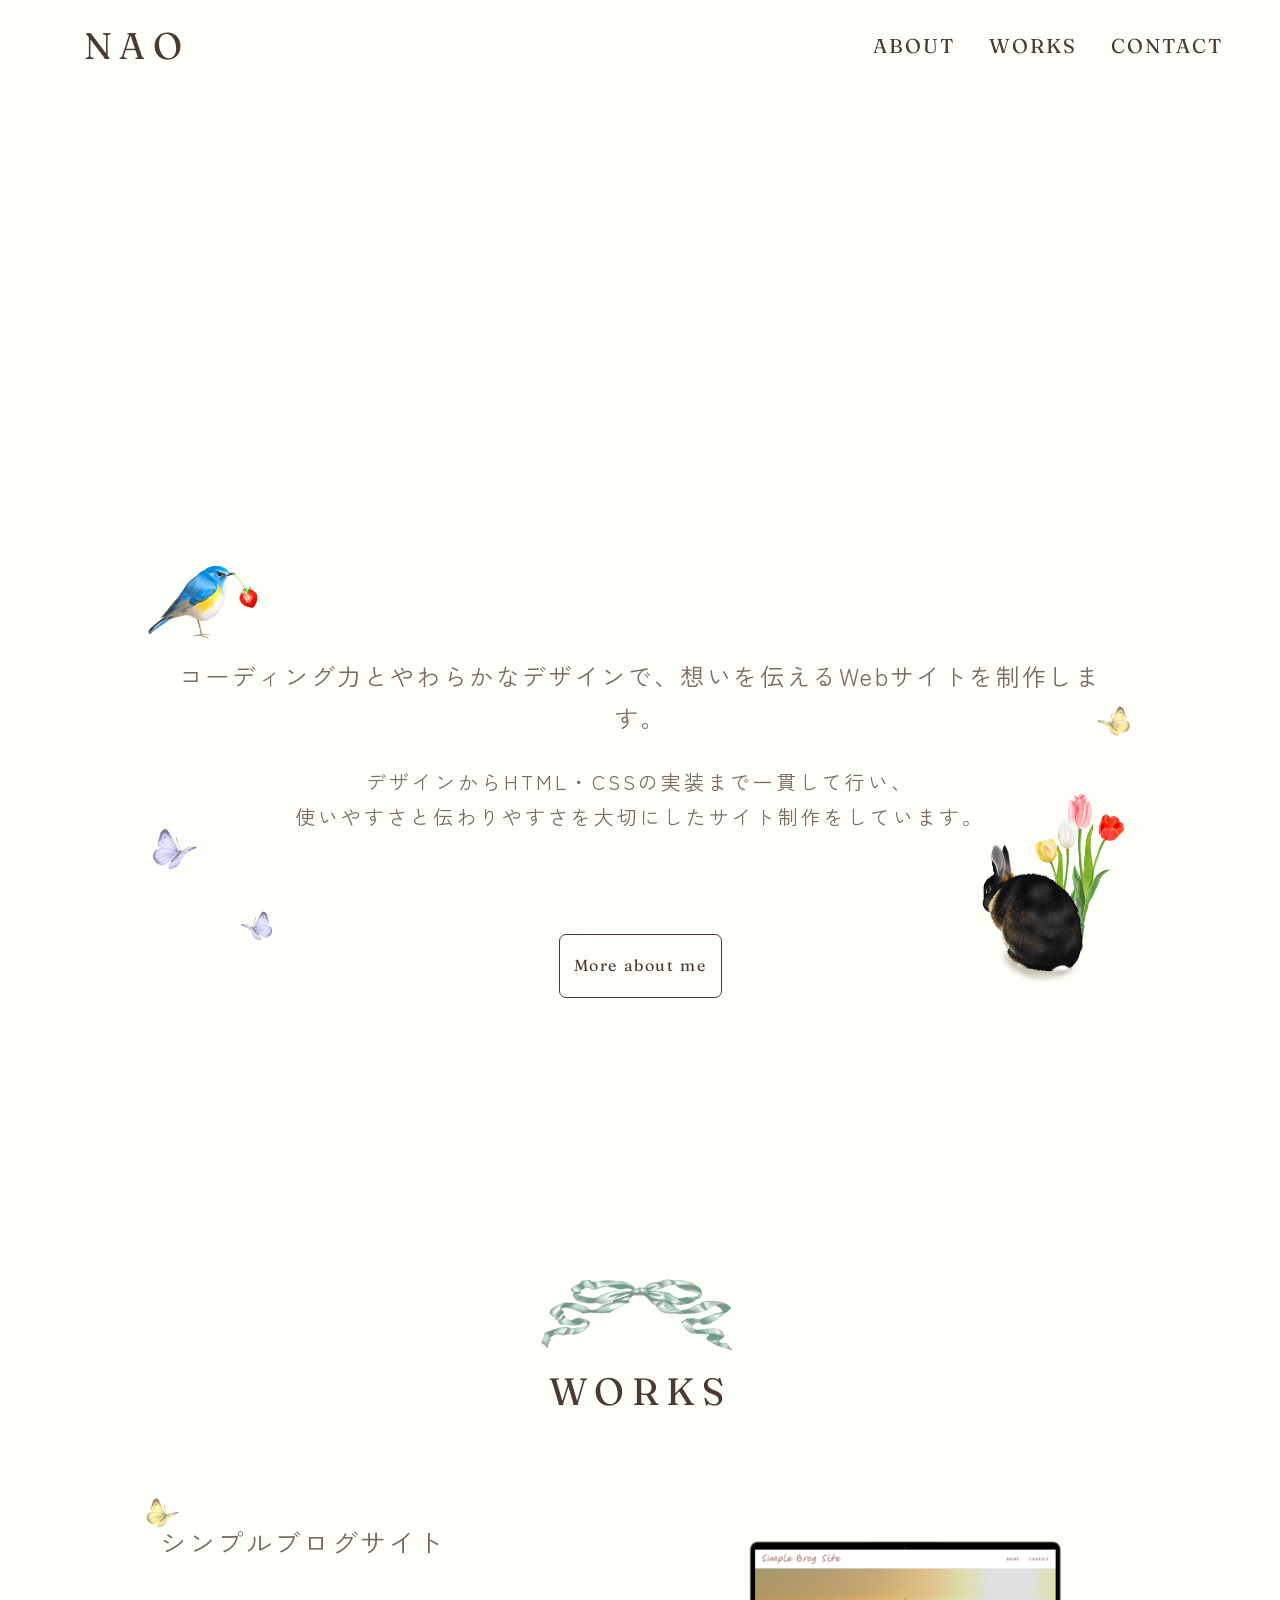
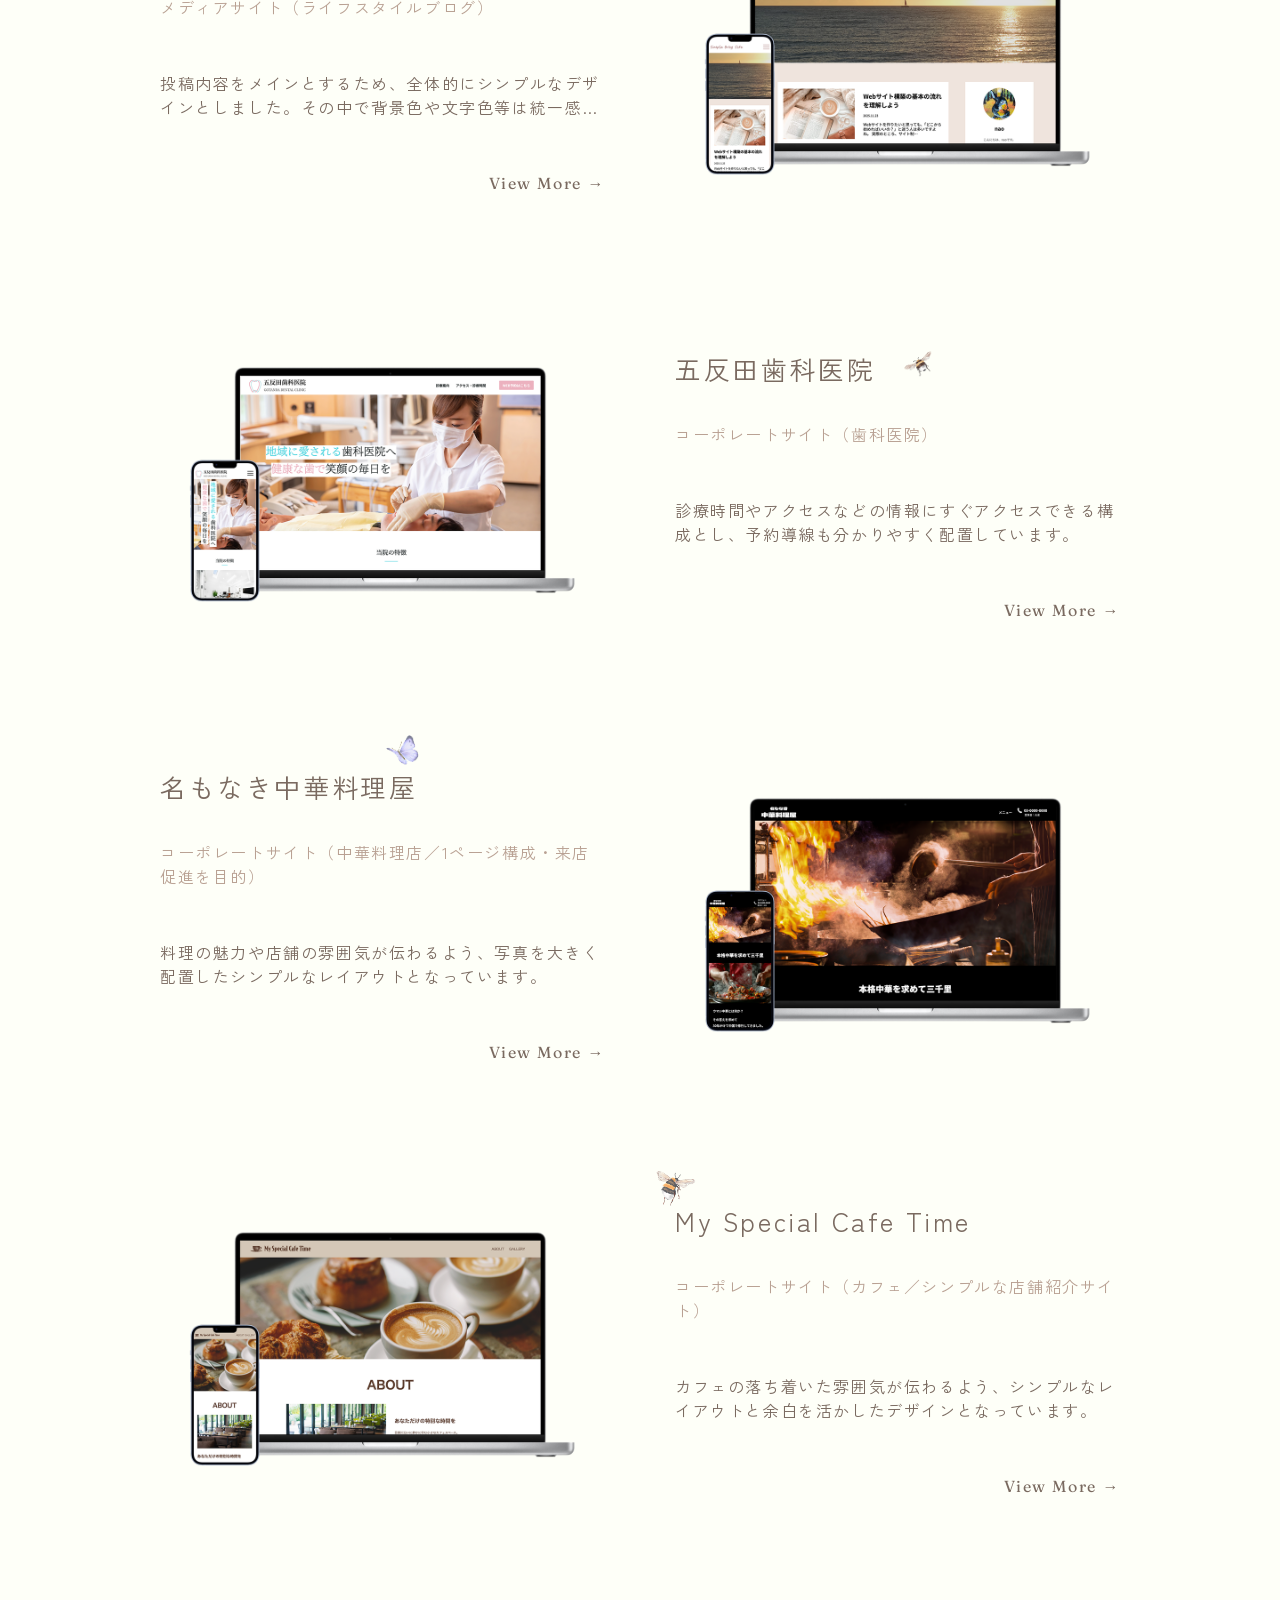
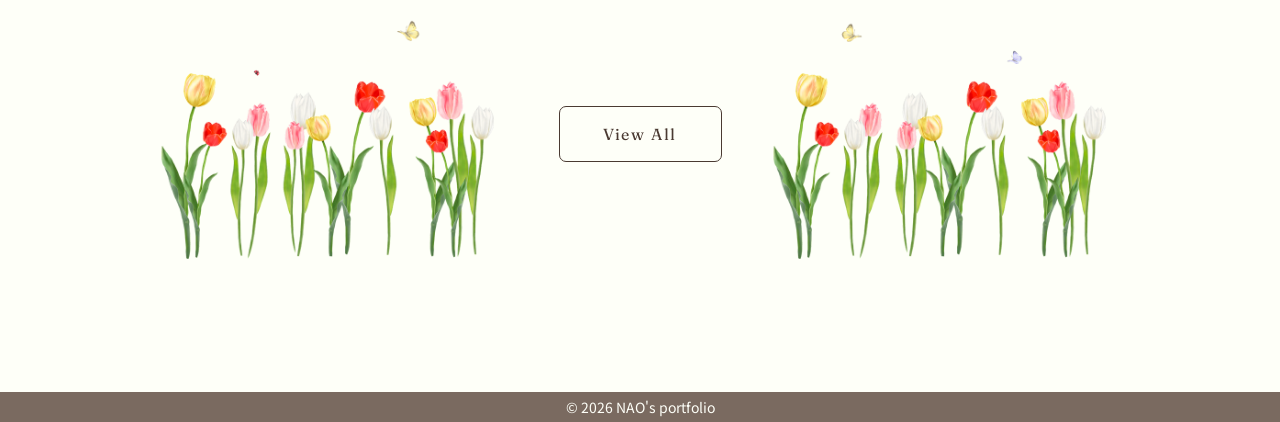
==== commit a9e5db08: "contactページ切り出し/ヘッダーメニュー修正" ====
--- a/index.html
+++ b/index.html
@@ -52,7 +52,7 @@
         <ul class="header_nav_list">
           <li class="header_nav_item"><a href="about/index.html">ABOUT</a></li>
           <li class="header_nav_item"><a href="works/index.html">WORKS</a></li>
-          <li class="header_nav_item"><a href="#contact">CONTACT</a></li>
+          <li class="header_nav_item"><a href="contact/index.html">CONTACT</a></li>
         </ul>
       </nav>
     </div>
@@ -143,19 +143,6 @@
         <span class="btn_inner">View All</span>
       </a>
     </section>
-    <section class="contact" id="contact">
-      <h2 class="heading heading--contact">CONTACT</h2>
-      <div class="contact_box">
-        <p class="contact_text">ご連絡は下記メールアドレスより<br>お願いいたします</p>
-        <p class="contact_mail">
-          <a href="mailto:ninko_lapan@yahoo.co.jp">ninko_lapan@yahoo.co.jp</a>
-        </p>
-        <img src="img/contact2.png" alt="いちごと茶色のうさぎ" class="contact_image_left fade-in">
-        <img src="img/contact3.png" alt="いちごと灰色のうさぎ" class="contact_image_right fade-in">
-        <img src="img/contact_sp2.png" alt="いちごと茶色のうさぎ" class="contact_image_sp_left fade-in">
-        <img src="img/contact_sp3.png" alt="いちごと灰色のうさぎ" class="contact_image_sp_right fade-in">
-      </div>
-    </section>
   </main>
   <a href="#" class="to_top">
     <img src="img/top.png" alt="TOPへ戻る">
--- a/css/style.css
+++ b/css/style.css
@@ -64,17 +64,17 @@
   display: block;
   opacity: 0;
   transform: translateY(10px);
-  animation: fadeInNav 1.5s ease forwards;
+  animation: fadeIn 1.5s ease forwards;
 }
 
 .header_nav  {
   margin-right: 57px;
   opacity: 0;
   transform: translateY(10px);
-  animation: fadeInNav 1.5s ease forwards;
-}
-
-@keyframes fadeInNav {
+  animation: fadeIn 1.5s ease forwards;
+}
+
+@keyframes fadeIn {
   to {
     opacity: 1;
     transform: translateY(0);
@@ -249,33 +249,7 @@
   z-index: 0;
 }
 
-.contact_mail {
-  letter-spacing: 0.1em;
-  color: #7a6a60;
-}
-
-.contact_box {
-  position: relative;
-  z-index: 0;
-  text-align: center;
-}
-
-.contact_box::before {
-  content: "";
-  position: absolute;
-  top: 50%;
-  left: 50%;
-  transform: translate(-50%, -50%);
-  z-index: -1;
-}
-
-.contact_text,
-.contact_mail {
-  position: relative;
-  z-index: 1;
-}
-
-.contact_mail::after {
+.contact_text::after {
   content: "";
   position: absolute;
   top: 150%;
@@ -310,7 +284,7 @@
   position: relative; 
   opacity: 0;
   transform: translateY(10px);
-  animation: fadeInNav 2s ease 0.5s forwards;
+  animation: fadeIn 2s ease 0.5s forwards;
 }
 
 .main_visual_work_title::before,
@@ -368,7 +342,8 @@
 /* =========================
   【共通】all works（制作物一覧）ページ
 ========================= */
-.page_title {
+.page_title,
+.heading--contact {
   color: #4A3A32;
   font-weight: 400;
   font-family: 'Fraunces', serif;
@@ -376,11 +351,13 @@
   position: relative;
   opacity: 0;
   transform: translateY(10px);
-  animation: fadeInNav 2s ease 0.5s forwards;
+  animation: fadeIn 2s ease 0.5s forwards;
 }
 
 .page_title::before,
-.page_title::after {
+.page_title::after,
+.heading--contact::before,
+.heading--contact::after {
   content: "";
   position: absolute;
   aspect-ratio: 14 / 9;
@@ -391,7 +368,9 @@
 }
 
 .page_title.is-show::before,
-.page_title.is-show::after {
+.page_title.is-show::after,
+.heading--contact.is-show::before,
+.heading--contact.is-show::after {
   filter: blur(0);
 }
 
@@ -442,7 +421,8 @@
 
 /* 下部の装飾1 */
 .all_works_deco.is-show,
-.about_deco.is-show {
+.about_deco.is-show,
+.thanks_deco.is-show {
   opacity: 1;
   transform: translateY(0);
   filter: blur(0);
@@ -501,6 +481,58 @@
   background: url("../img/career2.png") no-repeat center / contain;
 }
 
+.form_list {
+  display: flex;
+  flex-direction: column;
+  gap: 40px;
+}
+
+.btn--contact {
+  margin: 0 auto;
+  animation: formFadeIn 1.5s ease forwards;
+}
+
+.contact_form_wrapper {
+  display: flex;
+  flex-direction: column;
+  margin-bottom: 70px;
+  animation: formFadeIn 1.5s ease forwards;
+}
+
+@keyframes formFadeIn {
+  0% {
+    opacity: 0;
+    filter: blur(7px);
+  }
+
+  100% {
+    opacity: 1;
+    filter: blur(0);
+  }
+}
+
+.form_group input,
+.form_group textarea {
+  padding: 10px;
+  font-size: 16px;
+  border: 1px solid #d4c7b7;
+  border-radius: 4px;
+  color: #7a6a60;
+  background-color: #FFFFFF;
+}
+
+.form_group input:-webkit-autofill {
+  -webkit-box-shadow: 0 0 0px 1000px #fefff8 inset;
+  -webkit-text-fill-color: #7a6a60;
+}
+
+.form_group input:focus,
+.form_group textarea:focus {
+  outline: none;
+  border-color: #7a6a60;
+  box-shadow: 0 0 0 2px rgba(122, 106, 96, 0.2);
+}
+
 /* スマホ 〜 タブレット版 */
 @media (max-width: 1023px) {
 
@@ -549,7 +581,7 @@
     border: none;
     opacity: 0;
     transform: translateY(10px);
-    animation: fadeInNav 1.5s ease forwards;
+    animation: fadeIn 1.5s ease forwards;
   }
 
   .hamburger .line {
@@ -943,63 +975,6 @@
     background: url("../img/work1.png") no-repeat center / contain;
   }
 
-  .contact {
-    padding: 90px 20px;
-    background-color: #EFE4D6;
-  }
-
-  .contact_text, .contact_mail  {
-    font-size: 15px;
-    margin-bottom: 20px;
-  }
-
-  .contact_box {
-    padding: 180px 20px; 
-  }
-
-  .contact_box::before {
-    width: clamp(363px, 60vw, 500px);
-    aspect-ratio: 363 / 363;
-    background: url("../img/contact_frame_sp.png") no-repeat center / contain;
-    z-index: -1;
-  }
-
-  .contact_mail::after {
-    transform: translateX(-50%);
-    width: 86px;
-    height: 41px;
-  }
-
-  .contact_image_sp_left {
-    position: absolute;
-    top: 5%;
-    left: 15%;
-    opacity: 0;
-    transform: translate(-30%, -20%) scale(0.95);
-    transition: opacity 1.2s ease, transform 1.2s ease;
-    width: clamp(152px, 15vw, 200px);
-  }
-
-  .contact_image_sp_right {
-    position: absolute;
-    bottom: 20%;
-    right: 15%;
-    opacity: 0;
-    transform: translate(30%, 50%) scale(0.95);
-    transition: opacity 1.2s ease, transform 1.2s ease;
-    width: clamp(154px, 15vw, 200px);
-  }
-
-  .contact_image_sp_left.is-show {
-    opacity: 1;
-    transform: translate(-30%, -30%) scale(1);
-  }
-
-  .contact_image_sp_right.is-show {
-    opacity: 1;
-    transform: translate(30%, 30%) scale(1);
-  }
-
   /* =========================
    work（制作物単体）ページ
   ========================= */
@@ -1054,13 +1029,15 @@
     border-top: 1px solid #D4C7B7;
   }
   
-   /* 説明欄左上、スキル表右上、strengths左上、career左上、sketchテキスト左の装飾画像共通 */
+   /* 説明欄左上、スキル表右上、strengths左上、career左上、sketch、thanksテキスト左の装飾画像共通 */
   .work_description_list::before,
   .skill_card_wrapper::before,
   .strengths_wrapper::before,
   .career_wrapper::before,
   .sketch_text_closing::before,
-  .sketch_text_closing::after {
+  .sketch_text_closing::after,
+  .thanks_text::before,
+  .thanks_text::after {
     content: "";
     position: absolute;
     transition:
@@ -1256,7 +1233,8 @@
 
   /* 下部の装飾1 */
   .all_works_deco,
-  .about_deco {
+  .about_deco,
+  .thanks_deco {
     position: relative;
     display: block;
     width: min(100%, 600px);
@@ -1502,7 +1480,9 @@
   }
 
   .career_wrapper.is-show::before,
-  .sketch_text_closing.is-show::after {
+  .sketch_text_closing.is-show::after,
+  .thanks_text.is-show::before,
+  .thanks_text.is-show::after {
     transform: translateY(0) scale(1);
     opacity: 1;
     filter: blur(0);
@@ -1659,6 +1639,123 @@
     transition-delay: 1s;
     background: url("../img/about_deco_sp.png") no-repeat center / contain;
   }
+
+  /* =========================
+   contactページ
+  ========================= */
+  .contact {
+    padding: 90px 20px 270px;
+    background-color: #EFE4D6;
+    position: relative;
+  }
+
+  .contact_text,
+  .thanks_text {
+    font-size: 15px;
+    margin: 220px 0 120px;
+    opacity: 0;
+    transform: translateY(10px);
+    animation: fadeIn 2s ease 1s forwards;
+  }
+
+  .contact_text::after {
+    transform: translateX(-50%);
+    width: 120px;
+    height: 60px;
+  }
+
+  .contact_image_sp_left {
+    position: absolute;
+    top: 250px;
+    left: 50%;
+    opacity: 0;
+    transform: translate(-50%, -20%) scale(0.95);
+    transition: opacity 1.2s ease, transform 1.2s ease;
+    width: clamp(152px, 15vw, 200px);
+  }
+
+  .contact_image_sp_right {
+    position: absolute;
+    bottom: 0px;
+    left: 50%;
+    opacity: 0;
+    transform: translate(-50%, -20%) scale(0.95);
+    transition: opacity 1.2s ease, transform 1.2s ease;
+    width: clamp(154px, 15vw, 200px);
+  }
+
+  .contact_image_sp_left.is-show {
+    opacity: 1;
+    transform: translate(-50%, -30%) scale(1);
+  }
+
+  .contact_image_sp_right.is-show {
+    opacity: 1;
+    transform: translate(-50%, -30%) scale(1);
+  }
+
+  .form_group {
+    display: flex;
+    flex-direction: column;
+    align-items: flex-start;
+  }
+
+  .form_group label {
+    font-size: 16px;
+    width: 160px;
+    text-align: left;
+    color: #7a6a60;
+    margin-bottom: 12px;
+  }
+
+  .form_group input,
+  .form_group textarea {
+    width: 100%;
+  }
+
+  /* =========================
+   thanksページ
+  ========================= */
+  .thanks {
+    padding: 90px 20px;
+    background-color: #EFE4D6;
+    position: relative;
+    color: #7A6A60;
+  }
+
+  .thanks_text {
+    margin: 100px 0;
+    animation: fadeIn 1.5s ease forwards;
+    font-size: 15px;
+  }
+
+  .thanks_text::before {
+    top: -90px;
+    left: 0%;
+    width: clamp(290px, 10vw, 350px);
+    aspect-ratio: 310 / 93;
+    background: url("../img/thanks1_sp.png") no-repeat center/contain;
+    transform: translateY(40px) scale(0.92);
+    opacity: 0;
+  }
+
+  .thanks_text::after {
+    top: 70px;
+    right: 10%;
+    width: clamp(26px, 10vw, 30px);
+    aspect-ratio: 1 / 1;
+    background: url("../img/work4.png") no-repeat center/contain;
+    transform: translateY(40px) scale(0.92);
+  }
+
+  .thanks_deco {
+    transition:
+      opacity 1.2s ease,
+      transform 1.4s ease,
+      filter 1.2s ease;
+    transition-delay: 1s;
+    background: url("../img/thanks_deco_sp.png") no-repeat center / contain;
+  }
 }
 
 
@@ -1849,28 +1946,6 @@
     background: url("../img/heading1.png") no-repeat center/contain;
   }
 
-  .heading--contact::before {
-    content: "";
-    position: absolute;
-    top: 50%;
-    left: 45%;
-    transform: translate(-120%, -50%);
-    width: 231px;
-    height: 170px;
-    background: url("../img/heading_contact1.png") no-repeat center/contain;
-  }
-
-  .heading--contact::after {
-    content: "";
-    position: absolute;
-    top: 115%;
-    right: 40%;
-    transform: translate(120%, -50%);
-    width: 202px;
-    height: 132px;
-    background: url("../img/heading_contact2.png") no-repeat center/contain;
-  }
-
   .works_list {
     display: flex;
     gap: 140px;
@@ -2028,62 +2103,6 @@
     background: url("../img/work2.png") no-repeat center / contain;
   }
 
-  .contact {
-    padding: 140px 160px;
-    background-color: #EFE4D6;
-  }
-
-  .contact_text, .contact_mail {
-    font-size: 18px;
-    margin-bottom: 30px;
-  }
-
-  .contact_box {
-    padding: 180px 20px; 
-  }
-
-  .contact_box::before {
-    width: clamp(1000px, 60vw, 1400px);
-    aspect-ratio: 1049 / 384;
-    background: url("../img/contact_frame.png") no-repeat center / contain;
-  }
-
-  .contact_mail::after {
-    transform: translateX(-50%);
-    width: 148px;
-    height: 70px;
-  }
-
-  .contact_image_left {
-    position: absolute;
-    bottom: 40%;
-    left: 30%;
-    opacity: 0;
-    transform: translate(-160%, 70%) scale(0.95);
-    transition: opacity 1.2s ease, transform 1.2s ease;
-    width: clamp(226px, 15vw, 270px);
-  }
-
-  .contact_image_right {
-    position: absolute;
-    bottom: 40%;
-    left: 70%;
-    opacity: 0;
-    transform: translate(60%, 70%) scale(0.95);
-    transition: opacity 1.2s ease, transform 1.2s ease;
-    width: clamp(223px, 15vw, 240px);
-  }
-
-  .contact_image_left.is-show {
-    opacity: 1;
-    transform: translate(-160%, 60%) scale(1);
-  }
-
-  .contact_image_right.is-show {
-    opacity: 1;
-    transform: translate(60%, 60%) scale(1);
-  }
-
   /* =========================
    work（制作物単体）ページ
   ========================= */
@@ -2139,7 +2158,9 @@
   .strengths_wrapper::before,
   .career_wrapper::before,
   .sketch_text_closing::before,
-  .sketch_text_closing::after {
+  .sketch_text_closing::after,
+  .thanks_text::before,
+  .thanks_text::after {
     content: "";
     position: absolute;
     transition:
@@ -2166,7 +2187,9 @@
   .strengths_wrapper.is-show::before,
   .career_wrapper.is-show::before,
   .sketch_text_closing.is-show::before,
-  .sketch_text_closing.is-show::after {
+  .sketch_text_closing.is-show::after,
+  .thanks_text.is-show::before,
+  .thanks_text.is-show::after {
     transform: translateY(0) scale(1);
     opacity: 1;
     filter: blur(0);
@@ -2367,9 +2390,10 @@
     animation: focusIn 2.8s cubic-bezier(0.3, 1, 0.6, 1) forwards;
   }
 
-  /* all_works 下部の装飾1、about 下部の装飾共通 */
+  /* all_works 下部の装飾1、about, thanks 下部の装飾共通 */
   .all_works_deco,
-  .about_deco {
+  .about_deco,
+  .thanks_deco {
     position: relative;
     display: block;
     width: min(100%, 1600px);
@@ -2731,8 +2755,9 @@
     position: relative;
   }
 
-  /* sketchテキスト左の装飾画像 */
-  .sketch_text_closing::before {
+  /* sketch、thanksテキスト左の装飾画像 */
+  .sketch_text_closing::before,
+  .thanks_text::before {
     top: -50px;
     left: 10%;
     width: clamp(106px, 10vw, 140px);
@@ -2741,11 +2766,12 @@
     transform: translateY(40px) scale(0.92) scaleX(-1);
   }
 
-  .sketch_text_closing.is-show::before {
+  .sketch_text_closing.is-show::before,
+  .thanks_text.is-show::before {
     transform: translateY(0) scale(1) scaleX(-1);
   }
 
-  /* sketchテキスト右の装飾画像 */
+  /* sketch、thanksテキスト右の装飾画像 */
   .sketch_text_closing::after {
     top: 50px;
     right: 20%;
@@ -2768,5 +2794,138 @@
     transition-delay: 1s;
     background: url("../img/about_deco.png") no-repeat center / contain;
   }
-}
-
+
+  /* =========================
+   contactページ
+  ========================= */
+  .heading--contact::before {
+    content: "";
+    position: absolute;
+    top: 50%;
+    left: 45%;
+    transform: translate(-120%, -50%);
+    width: 231px;
+    height: 170px;
+    background: url("../img/heading_contact1.png") no-repeat center/contain;
+  }
+
+  .heading--contact::after {
+    content: "";
+    position: absolute;
+    top: 115%;
+    right: 40%;
+    transform: translate(120%, -50%);
+    width: 202px;
+    height: 132px;
+    background: url("../img/heading_contact2.png") no-repeat center/contain;
+  }
+
+  .contact {
+    padding: 140px 160px 280px;
+    background-color: #EFE4D6;
+    position: relative;
+  }
+
+  .contact_text,
+  .thanks_text {
+    font-size: 18px;
+    margin: 50px 0 140px;
+    position: relative;
+    opacity: 0;
+    transform: translateY(10px);
+    animation: fadeIn 2s ease 1s forwards;
+  }
+
+  .contact_text::after {
+    transform: translateX(-50%);
+    width: 148px;
+    height: 70px;
+    margin-top: 20px;
+  }
+
+  .contact_image_left {
+    position: absolute;
+    bottom: 250px;
+    left: 450px;
+    opacity: 0;
+    transform: translate(-160%, 70%) scale(0.95);
+    transition: opacity 1.2s ease, transform 1.2s ease;
+    width: clamp(226px, 15vw, 270px);
+  }
+
+  .contact_image_right {
+    position: absolute;
+    bottom: 250px;
+    right: 200px;
+    opacity: 0;
+    transform: translate(60%, 70%) scale(0.95);
+    transition: opacity 1.2s ease, transform 1.2s ease;
+    width: clamp(226px, 15vw, 270px);
+  }
+
+  .contact_image_left.is-show {
+    opacity: 1;
+    transform: translate(-160%, 60%) scale(1);
+  }
+
+  .contact_image_right.is-show {
+    opacity: 1;
+    transform: translate(60%, 60%) scale(1);
+  }
+
+  .form_group {
+    display: flex;
+    align-items: flex-start;
+  }
+
+  .form_group label {
+    font-size: 16px;
+    width: 160px;
+    text-align: left;
+    color: #7a6a60;
+  }
+
+  .form_group input,
+  .form_group textarea {
+    flex: 1;
+  }
+
+  /* =========================
+   thanksページ
+  ========================= */
+  .thanks {
+    padding: 140px 160px;
+    background-color: #EFE4D6;
+    position: relative;
+    color: #7A6A60;
+  }
+
+  .thanks_text {
+    margin: 100px 0;
+    animation: fadeIn 1.5s ease forwards;
+  }
+
+  .thanks_text::before {
+    top: -80px;
+    left: 10%;
+  }
+
+   .thanks_text::after {
+    top: -70px;
+    right: 10%;
+    width: clamp(109px, 10vw, 140px);
+    aspect-ratio: 109 / 147;
+    background: url("../img/thanks1.png") no-repeat center/contain;
+    transform: translateY(40px) scale(0.92);
+  }
+
+  .thanks_deco {
+    transition:
+      opacity 1.2s ease,
+      transform 1.4s ease,
+      filter 1.2s ease;
+    transition-delay: 1s;
+    background: url("../img/thanks_deco.png") no-repeat center / contain;
+  }
+}
+
